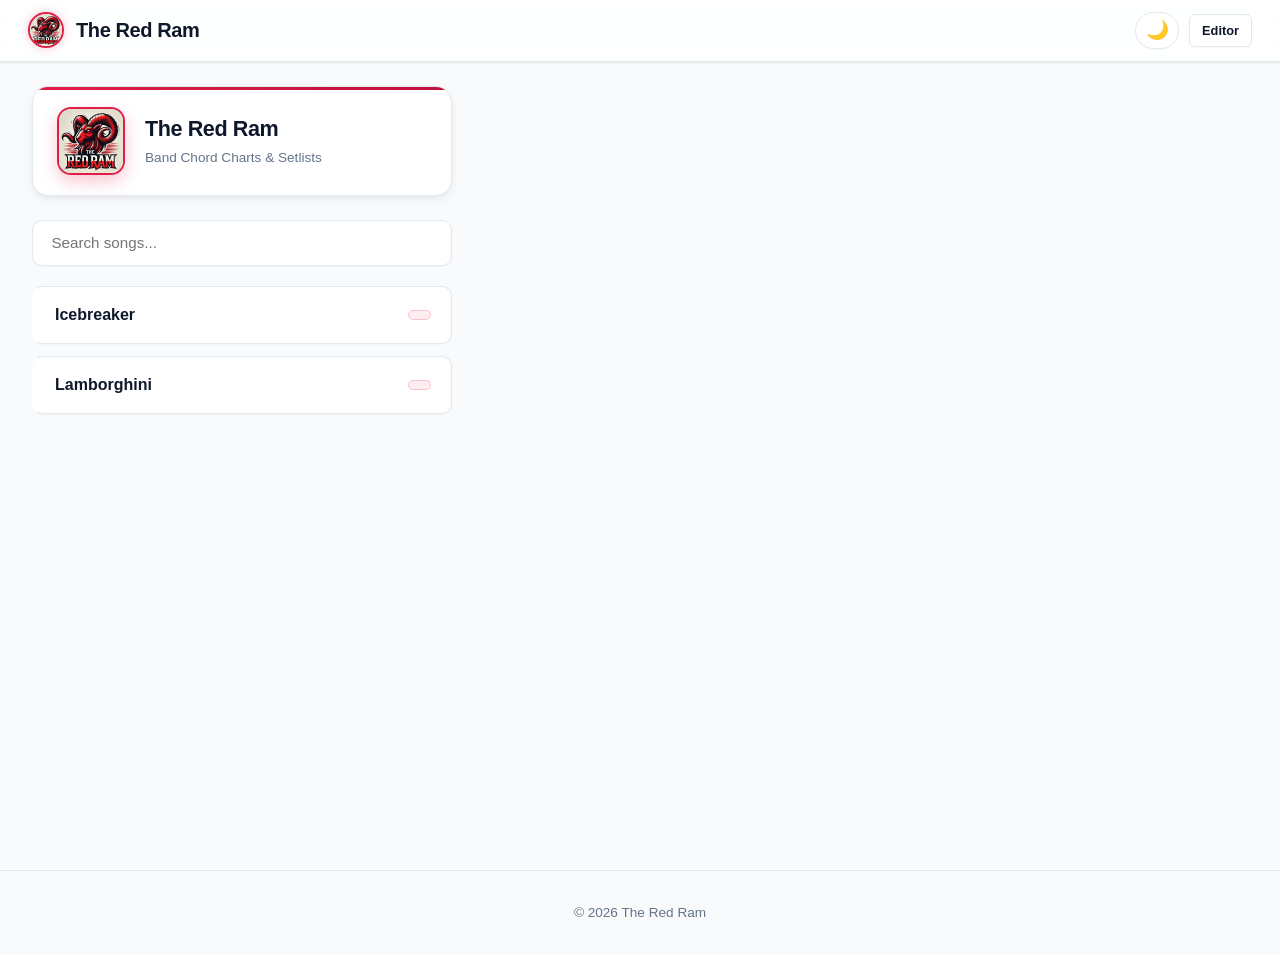
==== index.html @ 1850dace "Add cache-busting v1.2 and universal null-property cleanup fail-safe for GitHub API requests" ====
<!DOCTYPE html>
<html lang="en">
<head>
    <meta charset="UTF-8">
    <meta name="viewport" content="width=device-width, initial-scale=1.0">
    <title>The Red Ram - Chords</title>
    <link rel="icon" type="image/jpeg" href="img/logo.jpg">
    <link rel="stylesheet" href="css/common.css">
    <link rel="stylesheet" href="css/viewer.css">
    <script src="js/theme.js"></script>
</head>
<body>
    <header class="site-header">
        <a href="index.html" class="site-logo">
            <img src="img/logo.jpg" alt="The Red Ram Logo" class="logo-img"> The Red Ram
        </a>
        <div class="header-actions">
            <button class="theme-toggle-btn" title="Toggle Light/Dark Mode">🌙</button>
            <a href="editor.html" class="btn btn-sm">Editor</a>
        </div>
    </header>

    <main class="app-main">
        <!-- Song List View -->
        <section id="song-list-view" class="view-section">
            <div class="brand-banner">
                <img src="img/logo.jpg" alt="The Red Ram Logo" class="banner-logo">
                <div class="banner-text">
                    <h2>The Red Ram</h2>
                    <p>Band Chord Charts & Setlists</p>
                </div>
            </div>
            <div class="list-controls">
                <input type="text" id="song-search" placeholder="Search songs..." class="search-input">
            </div>
            <div id="song-list-container" class="song-list">
                <!-- Song cards will be rendered here -->
            </div>
            <div id="empty-state" class="empty-state" style="display: none;">
                <p>No songs found.</p>
            </div>
        </section>

        <!-- Song Detail View -->
        <section id="song-detail-view" class="view-section" style="display: none;">
            <div class="detail-header">
                <button id="back-btn" class="btn btn-icon" title="Back to List">⬅️ Back</button>
                <div class="song-info">
                    <h2 id="detail-title">Song Title</h2>
                    <span id="detail-key" class="badge">Key: C</span>
                </div>
                <div class="transpose-controls">
                    <button id="transpose-down" class="btn btn-icon" title="Transpose Down">-</button>
                    <span id="transpose-indicator">0</span>
                    <button id="transpose-up" class="btn btn-icon" title="Transpose Up">+</button>
                </div>
            </div>
            <div id="chord-chart" class="chord-chart-container">
                <!-- Chord chart will be rendered here -->
            </div>
        </section>
    </main>

    <footer class="app-footer">
        <p>&copy; <span id="current-year"></span> The Red Ram</p>
    </footer>

    <script src="js/chords.js?v=1.2"></script>
    <script src="js/viewer.js?v=1.2"></script>
</body>
</html>
---- css/common.css ----
/* ============================================================
   The Red Ram — Chord Charts
   Shared styles for viewer and editor
   Ultra-modern, sleek design with glassmorphism & rich contrast
   ============================================================ */

/* --- Reset & Base --- */
*, *::before, *::after {
  box-sizing: border-box;
  margin: 0;
  padding: 0;
}

:root {
  --color-bg: #f8fafc;
  --color-surface: #ffffff;
  --color-surface-card: #ffffff;
  --color-surface-hover: #f1f5f9;
  --color-border: #e2e8f0;
  --color-border-subtle: #f1f5f9;
  --color-text: #0f172a;
  --color-text-secondary: #475569;
  --color-text-muted: #64748b;
  --color-accent: #e11d48;        /* Modern Electric Crimson */
  --color-accent-hover: #be123c;
  --color-accent-light: #fda4af;
  --color-accent-bg: rgba(225, 29, 72, 0.08);
  --color-accent-gradient: linear-gradient(135deg, #e11d48 0%, #be123c 100%);
  --color-chord: #e11d48;
  --color-chord-bg: rgba(225, 29, 72, 0.09);
  --color-hover: #f8fafc;
  --color-white: #ffffff;
  --color-input-bg: #ffffff;
  --header-bg: rgba(255, 255, 255, 0.85);

  --font-ui: -apple-system, BlinkMacSystemFont, 'SF Pro Text', 'Segoe UI', Roboto, Helvetica, Arial, sans-serif;
  --font-display: -apple-system, BlinkMacSystemFont, 'SF Pro Display', 'Segoe UI', Roboto, sans-serif;
  --font-lyrics: -apple-system, BlinkMacSystemFont, 'SF Pro Text', 'Segoe UI', Roboto, sans-serif;
  --font-chord: 'SFMono-Regular', Consolas, 'Liberation Mono', Menlo, monospace;

  --radius-sm: 6px;
  --radius: 10px;
  --radius-lg: 16px;
  --radius-pill: 9999px;

  --shadow-subtle: 0 1px 2px 0 rgba(0, 0, 0, 0.03);
  --shadow-sm: 0 1px 3px 0 rgba(0, 0, 0, 0.06), 0 1px 2px -1px rgba(0, 0, 0, 0.06);
  --shadow-md: 0 4px 12px -2px rgba(0, 0, 0, 0.08), 0 2px 6px -2px rgba(0, 0, 0, 0.04);
  --shadow-lg: 0 12px 24px -4px rgba(0, 0, 0, 0.1), 0 4px 8px -4px rgba(0, 0, 0, 0.04);
  --shadow-xl: 0 20px 30px -6px rgba(0, 0, 0, 0.12), 0 8px 12px -4px rgba(0, 0, 0, 0.06);
}

[data-theme="dark"] {
  --color-bg: #090d16;
  --color-surface: #111827;
  --color-surface-card: #151d30;
  --color-surface-hover: #1f293d;
  --color-border: #1e293b;
  --color-border-subtle: #172033;
  --color-text: #f8fafc;
  --color-text-secondary: #cbd5e1;
  --color-text-muted: #94a3b8;
  --color-accent: #f43f5e;
  --color-accent-hover: #fb7185;
  --color-accent-light: #fda4af;
  --color-accent-bg: rgba(244, 63, 94, 0.15);
  --color-accent-gradient: linear-gradient(135deg, #f43f5e 0%, #e11d48 100%);
  --color-chord: #fb7185;
  --color-chord-bg: rgba(251, 113, 133, 0.12);
  --color-hover: #1e293b;
  --color-white: #151d30;
  --color-input-bg: #0f172a;
  --header-bg: rgba(17, 24, 39, 0.85);

  --shadow-subtle: 0 1px 2px 0 rgba(0, 0, 0, 0.2);
  --shadow-sm: 0 1px 3px 0 rgba(0, 0, 0, 0.3), 0 1px 2px -1px rgba(0, 0, 0, 0.3);
  --shadow-md: 0 4px 14px -2px rgba(0, 0, 0, 0.4), 0 2px 6px -2px rgba(0, 0, 0, 0.3);
  --shadow-lg: 0 14px 28px -4px rgba(0, 0, 0, 0.5), 0 6px 12px -4px rgba(0, 0, 0, 0.3);
  --shadow-xl: 0 24px 38px -6px rgba(0, 0, 0, 0.6), 0 10px 16px -4px rgba(0, 0, 0, 0.4);
}

html {
  font-size: 16px;
  -webkit-font-smoothing: antialiased;
  -moz-osx-font-smoothing: grayscale;
}

body {
  font-family: var(--font-ui);
  background: var(--color-bg);
  color: var(--color-text);
  line-height: 1.5;
  min-height: 100vh;
  transition: background-color 0.25s ease, color 0.25s ease;
}

/* --- Header / Navbar with Frosted Glass --- */
.site-header {
  background: var(--header-bg);
  backdrop-filter: blur(20px) saturate(180%);
  -webkit-backdrop-filter: blur(20px) saturate(180%);
  border-bottom: 1px solid var(--color-border);
  padding: 0.75rem 1.75rem;
  display: flex;
  align-items: center;
  justify-content: space-between;
  position: sticky;
  top: 0;
  z-index: 100;
  box-shadow: var(--shadow-sm);
  transition: background-color 0.25s ease, border-color 0.25s ease;
}

.site-logo {
  display: flex;
  align-items: center;
  gap: 0.75rem;
  font-size: 1.25rem;
  font-weight: 800;
  font-family: var(--font-display);
  letter-spacing: -0.02em;
  color: var(--color-text);
  text-decoration: none;
  transition: transform 0.15s ease, opacity 0.15s ease;
}

.site-logo:hover {
  opacity: 0.9;
  transform: translateY(-1px);
}

.site-logo .logo-img {
  width: 36px;
  height: 36px;
  border-radius: 50%;
  object-fit: cover;
  border: 2px solid var(--color-accent);
  box-shadow: 0 0 10px rgba(225, 29, 72, 0.25);
  display: block;
}

.header-actions {
  display: flex;
  align-items: center;
  gap: 0.6rem;
}

.theme-toggle-btn {
  font-size: 1.15rem;
  padding: 0.4rem 0.6rem;
  border-radius: var(--radius-pill);
  background: var(--color-surface);
  border: 1px solid var(--color-border);
  color: var(--color-text);
  cursor: pointer;
  display: inline-flex;
  align-items: center;
  justify-content: center;
  transition: all 0.18s ease;
  box-shadow: var(--shadow-subtle);
}

.theme-toggle-btn:hover {
  background: var(--color-surface-hover);
  border-color: var(--color-accent);
  transform: scale(1.05);
}

.theme-toggle-btn:active {
  transform: scale(0.95);
}

/* --- Brand Hero Banner --- */
.brand-banner {
  display: flex;
  align-items: center;
  gap: 1.25rem;
  padding: 1.25rem 1.5rem;
  background: var(--color-surface-card);
  border: 1px solid var(--color-border);
  border-radius: var(--radius-lg);
  margin-bottom: 1.5rem;
  box-shadow: var(--shadow-md);
  position: relative;
  overflow: hidden;
}

.brand-banner::before {
  content: '';
  position: absolute;
  top: 0;
  left: 0;
  right: 0;
  height: 3px;
  background: var(--color-accent-gradient);
}

.brand-banner .banner-logo {
  width: 68px;
  height: 68px;
  border-radius: 14px;
  object-fit: cover;
  border: 2px solid var(--color-accent);
  box-shadow: 0 6px 16px rgba(225, 29, 72, 0.25);
  flex-shrink: 0;
}

.brand-banner .banner-text {
  display: flex;
  flex-direction: column;
  gap: 0.15rem;
}

.brand-banner .banner-text h2 {
  margin: 0;
  font-size: 1.35rem;
  font-weight: 800;
  letter-spacing: -0.02em;
  color: var(--color-text);
}

.brand-banner .banner-text p {
  margin: 0;
  font-size: 0.85rem;
  color: var(--color-text-muted);
  font-weight: 500;
}

/* --- Modern Buttons --- */
.btn {
  display: inline-flex;
  align-items: center;
  justify-content: center;
  gap: 0.5rem;
  padding: 0.5rem 1rem;
  border: 1px solid var(--color-border);
  border-radius: var(--radius);
  background: var(--color-surface);
  color: var(--color-text);
  font-family: var(--font-ui);
  font-size: 0.875rem;
  font-weight: 600;
  cursor: pointer;
  text-decoration: none;
  transition: all 0.15s ease;
  box-shadow: var(--shadow-subtle);
  user-select: none;
}

.btn:hover {
  background: var(--color-surface-hover);
  border-color: var(--color-accent);
  color: var(--color-accent);
  transform: translateY(-1px);
  box-shadow: var(--shadow-sm);
}

.btn:active {
  transform: translateY(0) scale(0.98);
}

.btn-primary, .primary-btn {
  background: var(--color-accent-gradient) !important;
  color: #ffffff !important;
  border-color: transparent !important;
  box-shadow: 0 4px 12px rgba(225, 29, 72, 0.3) !important;
}

.btn-primary:hover, .primary-btn:hover {
  opacity: 0.95;
  transform: translateY(-1px);
  box-shadow: 0 6px 16px rgba(225, 29, 72, 0.4) !important;
}

.btn-sm {
  padding: 0.35rem 0.75rem;
  font-size: 0.8rem;
  border-radius: var(--radius-sm);
}

.btn-icon {
  padding: 0.45rem 0.65rem;
  border-radius: var(--radius-sm);
  font-size: 1rem;
}

.danger-btn {
  background: rgba(239, 68, 68, 0.1) !important;
  color: #ef4444 !important;
  border-color: rgba(239, 68, 68, 0.25) !important;
}

.danger-btn:hover {
  background: #ef4444 !important;
  color: #ffffff !important;
}

/* --- Floating Pointer Drag Pill --- */
.drag-floating-pill {
  position: fixed;
  z-index: 10000;
  pointer-events: none;
  background: var(--color-accent-gradient);
  color: #fff;
  padding: 6px 16px;
  border-radius: var(--radius-pill);
  font-weight: 700;
  font-size: 0.85rem;
  letter-spacing: 0.05em;
  text-transform: uppercase;
  display: flex;
  align-items: center;
  gap: 8px;
  box-shadow: 0 12px 28px rgba(0, 0, 0, 0.28), 0 4px 10px rgba(225, 29, 72, 0.4);
  transform: translate(-50%, -50%) rotate(2deg) scale(1.05);
  transition: transform 0.08s ease-out;
}

.drag-floating-pill .pill-icon {
  font-size: 1.1rem;
  opacity: 0.85;
}

body.is-dragging-active {
  user-select: none;
  cursor: grabbing !important;
}

body.is-dragging-active * {
  cursor: grabbing !important;
}

.song-section.is-dragging,
.section-header-row.is-dragging {
  opacity: 0.35;
  filter: grayscale(0.5);
  transition: opacity 0.15s ease;
}

/* --- Section Dividers & Headers --- */
.song-section {
  margin-bottom: 2rem;
  position: relative;
}

.section-header-row {
  display: flex;
  align-items: center;
  gap: 0.75rem;
  margin-bottom: 0.85rem;
  padding-bottom: 0.4rem;
  border-bottom: 1px solid var(--color-border);
}

.section-drag-handle {
  cursor: grab;
  color: var(--color-text-muted);
  font-size: 1.1rem;
  padding: 2px 6px;
  user-select: none;
  border-radius: var(--radius-sm);
  transition: all 0.15s;
}

.section-drag-handle:hover {
  background: var(--color-accent-bg);
  color: var(--color-accent);
}

.section-drag-handle:active {
  cursor: grabbing;
}

.section-label {
  font-size: 0.78rem;
  font-weight: 800;
  text-transform: uppercase;
  letter-spacing: 0.1em;
  color: var(--color-accent);
  flex-grow: 1;
}

.section-label.editable-label {
  cursor: text;
  border-bottom: 1px dashed var(--color-border);
  outline: none;
  min-width: 80px;
  display: inline-block;
  padding: 2px 6px;
  border-radius: var(--radius-sm);
  transition: all 0.15s ease;
}

.section-label.editable-label:hover {
  background: var(--color-accent-bg);
}

.section-label.editable-label:focus {
  border-bottom-color: var(--color-accent);
  background: var(--color-accent-bg);
}

.section-controls {
  display: inline-flex;
  align-items: center;
  gap: 4px;
  opacity: 0.85;
  transition: opacity 0.15s;
}

.song-section:hover .section-controls {
  opacity: 1;
}

.sec-ctrl-btn {
  background: var(--color-surface);
  border: 1px solid var(--color-border);
  color: var(--color-text-secondary);
  font-size: 0.75rem;
  font-weight: 600;
  padding: 3px 7px;
  border-radius: var(--radius-sm);
  cursor: pointer;
  line-height: 1.2;
  transition: all 0.12s ease;
}

.sec-ctrl-btn:hover:not(:disabled) {
  background: var(--color-accent-bg);
  border-color: var(--color-accent);
  color: var(--color-accent);
}

.sec-ctrl-btn:disabled {
  opacity: 0.3;
  cursor: not-allowed;
}

.sec-ctrl-btn.sec-delete-btn:hover:not(:disabled) {
  background: rgba(239, 68, 68, 0.15);
  border-color: #ef4444;
  color: #ef4444;
}

/* --- Song Lines & Chords --- */
.song-line {
  position: relative;
  margin-bottom: 0.75rem;
  line-height: 1;
  display: flex;
  flex-wrap: wrap;
  align-items: flex-end;
  transition: margin 0.15s cubic-bezier(0.2, 0, 0, 1), padding 0.15s cubic-bezier(0.2, 0, 0, 1);
}

.song-line.line-drop-indicator-top {
  margin-top: 18px;
}

.song-line.line-drop-indicator-top::before {
  content: '➔ Place Section Header Here';
  position: absolute;
  top: -12px;
  left: 0;
  right: 0;
  height: 3px;
  background: var(--color-accent-gradient);
  box-shadow: 0 0 10px rgba(225, 29, 72, 0.6);
  font-size: 0.72rem;
  font-weight: 800;
  color: var(--color-accent);
  background: var(--color-surface);
  border-radius: var(--radius-sm);
  padding: 2px 10px;
  border: 1px solid var(--color-accent);
  z-index: 10;
  pointer-events: none;
  display: inline-block;
  width: max-content;
  animation: pulseIndicator 0.8s infinite alternate ease-in-out;
}

.song-line.line-drop-indicator-bottom {
  margin-bottom: 18px;
}

.song-line.line-drop-indicator-bottom::after {
  content: '➔ Place Section Header Here';
  position: absolute;
  bottom: -12px;
  left: 0;
  right: 0;
  height: 3px;
  background: var(--color-accent-gradient);
  box-shadow: 0 0 10px rgba(225, 29, 72, 0.6);
  font-size: 0.72rem;
  font-weight: 800;
  color: var(--color-accent);
  background: var(--color-surface);
  border-radius: var(--radius-sm);
  padding: 2px 10px;
  border: 1px solid var(--color-accent);
  z-index: 10;
  pointer-events: none;
  display: inline-block;
  width: max-content;
  animation: pulseIndicator 0.8s infinite alternate ease-in-out;
}

@keyframes pulseIndicator {
  0% { opacity: 0.85; transform: scale(0.98); }
  100% { opacity: 1; transform: scale(1.02); }
}

.line-actions {
  display: inline-flex;
  align-items: center;
  gap: 4px;
  margin-left: 10px;
  opacity: 0;
  transition: opacity 0.15s ease;
}

.song-line:hover .line-actions {
  opacity: 1;
}

.line-action-btn {
  background: var(--color-surface);
  border: 1px solid var(--color-border);
  font-size: 0.75rem;
  cursor: pointer;
  padding: 3px 6px;
  border-radius: var(--radius-sm);
  color: var(--color-text-muted);
  transition: all 0.12s ease;
}

.line-action-btn:hover {
  background: var(--color-surface-hover);
  border-color: var(--color-accent);
  color: var(--color-accent);
}

.chord-word {
  display: inline-flex;
  flex-direction: column;
  align-items: flex-start;
  margin-right: 0.5em;
  position: relative;
  cursor: default;
}

.chord-slot {
  font-family: var(--font-chord);
  font-weight: 800;
  font-size: 0.9rem;
  letter-spacing: 0.02em;
  color: var(--color-chord);
  min-height: 1.4em;
  line-height: 1.4;
  white-space: nowrap;
  user-select: none;
  transition: all 0.12s ease;
}

.chord-slot:not(.has-chord) {
  visibility: hidden;
}

.chord-slot.editable {
  cursor: pointer;
  visibility: visible;
  min-width: 1.2em;
  border-radius: 4px;
  padding: 0 4px;
}

.chord-slot.editable:not(.has-chord) {
  opacity: 0;
}

.chord-word:hover .chord-slot.editable:not(.has-chord) {
  opacity: 1;
  background: var(--color-accent-bg);
  color: var(--color-accent);
}

.chord-word:hover .chord-slot.editable:not(.has-chord)::after {
  content: '+';
  font-size: 0.8rem;
  font-weight: 700;
}

.chord-slot.editable.has-chord:hover {
  background: var(--color-accent-bg);
  box-shadow: 0 0 0 2px var(--color-accent-light);
}

.word-text {
  font-family: var(--font-lyrics);
  font-size: 1.15rem;
  font-weight: 500;
  line-height: 1.5;
  color: var(--color-text);
  letter-spacing: -0.01em;
}

/* --- Layout & Footer --- */
.container {
  max-width: 960px;
  margin: 0 auto;
  padding: 2rem 1.5rem;
}

.app-footer {
  text-align: center;
  padding: 2rem 1.5rem;
  color: var(--color-text-muted);
  font-size: 0.85rem;
  font-weight: 500;
  border-top: 1px solid var(--color-border);
  margin-top: 3rem;
}
---- css/viewer.css ----
/* ============================================================
   The Red Ram — Viewer Styles
   Sleek modern two-pane viewer with responsive transitions
   ============================================================ */

.app-main {
    display: flex;
    padding: 1.5rem 2rem;
    gap: 2rem;
    max-width: 1300px;
    margin: 0 auto;
    min-height: calc(100vh - 140px);
}

.view-section {
    display: flex;
    flex-direction: column;
}

#song-list-view {
    flex: 1;
    min-width: 320px;
    max-width: 420px;
}

#song-detail-view {
    flex: 2;
    min-width: 0;
}

/* Mobile Layout - Smooth slide transitions */
@media (max-width: 820px) {
    .app-main {
        position: relative;
        overflow: hidden;
        padding: 1rem;
        display: block;
        min-height: calc(100vh - 120px);
    }
    
    .view-section {
        width: 100%;
        transition: transform 0.3s cubic-bezier(0.16, 1, 0.3, 1), opacity 0.25s ease;
    }
    
    #song-list-view {
        max-width: 100%;
    }
    
    #song-detail-view {
        display: none;
    }
    
    .app-main.detail-active #song-list-view {
        display: none;
    }
    
    .app-main.detail-active #song-detail-view {
        display: flex;
    }
}

/* Song List Controls & Search Input */
.list-controls {
    margin-bottom: 1.25rem;
    position: relative;
}

.search-input {
    width: 100%;
    padding: 0.85rem 1.15rem;
    background-color: var(--color-input-bg);
    color: var(--color-text);
    border: 1px solid var(--color-border);
    border-radius: var(--radius);
    font-size: 0.95rem;
    box-sizing: border-box;
    outline: none;
    transition: all 0.2s ease;
    box-shadow: var(--shadow-subtle);
}

.search-input:focus {
    border-color: var(--color-accent);
    box-shadow: 0 0 0 3px var(--color-accent-bg);
}

/* Song Cards */
.song-list {
    display: flex;
    flex-direction: column;
    gap: 0.75rem;
}

.song-card {
    display: flex;
    justify-content: space-between;
    align-items: center;
    padding: 1rem 1.25rem;
    background-color: var(--color-surface-card);
    border: 1px solid var(--color-border);
    border-left: 3px solid transparent;
    border-radius: var(--radius);
    cursor: pointer;
    transition: all 0.18s cubic-bezier(0.16, 1, 0.3, 1);
    box-shadow: var(--shadow-subtle);
}

.song-card:hover {
    transform: translateY(-2px) translateX(2px);
    border-color: var(--color-border);
    border-left-color: var(--color-accent);
    box-shadow: var(--shadow-md);
    background-color: var(--color-surface-hover);
}

.song-card:active {
    transform: scale(0.99);
}

.song-card .song-title {
    font-size: 1rem;
    font-weight: 700;
    color: var(--color-text);
    margin: 0;
}

.badge {
    background-color: var(--color-accent-bg);
    color: var(--color-accent);
    border: 1px solid rgba(225, 29, 72, 0.2);
    padding: 0.25rem 0.65rem;
    border-radius: var(--radius-pill);
    font-size: 0.8rem;
    font-weight: 700;
    letter-spacing: 0.03em;
}

/* Empty State */
.empty-state {
    text-align: center;
    padding: 3rem 1.5rem;
    color: var(--color-text-muted);
    background-color: var(--color-surface);
    border-radius: var(--radius);
    border: 1px dashed var(--color-border);
    font-size: 0.95rem;
}

/* Detail View Header */
.detail-header {
    display: flex;
    justify-content: space-between;
    align-items: center;
    margin-bottom: 1.5rem;
    flex-wrap: wrap;
    gap: 1rem;
    padding-bottom: 1rem;
    border-bottom: 1px solid var(--color-border);
}

.song-info {
    display: flex;
    align-items: center;
    gap: 1rem;
    flex: 1;
}

.song-info h2 {
    margin: 0;
    font-size: 1.6rem;
    font-weight: 800;
    font-family: var(--font-display);
    letter-spacing: -0.02em;
    color: var(--color-text);
}

/* Modern Transpose Controls */
.transpose-controls {
    display: flex;
    align-items: center;
    gap: 0.35rem;
    background: var(--color-surface);
    border: 1px solid var(--color-border);
    padding: 0.25rem 0.4rem;
    border-radius: var(--radius-pill);
    box-shadow: var(--shadow-subtle);
}

.transpose-controls .btn-icon {
    width: 32px;
    height: 32px;
    padding: 0;
    border-radius: var(--radius-pill);
    border: none;
    background: transparent;
    color: var(--color-text);
    font-weight: 800;
    font-size: 1.1rem;
    cursor: pointer;
    transition: all 0.15s ease;
}

.transpose-controls .btn-icon:hover {
    background: var(--color-accent-bg);
    color: var(--color-accent);
}

#transpose-indicator {
    min-width: 2.2rem;
    text-align: center;
    font-weight: 800;
    font-size: 0.9rem;
    font-family: var(--font-chord);
    color: var(--color-accent);
}

/* Chord Chart Sheet Container */
.chord-chart-container {
    background: var(--color-surface-card);
    border: 1px solid var(--color-border);
    border-radius: var(--radius-lg);
    padding: 2.25rem 2.5rem;
    box-shadow: var(--shadow-md);
    position: relative;
}
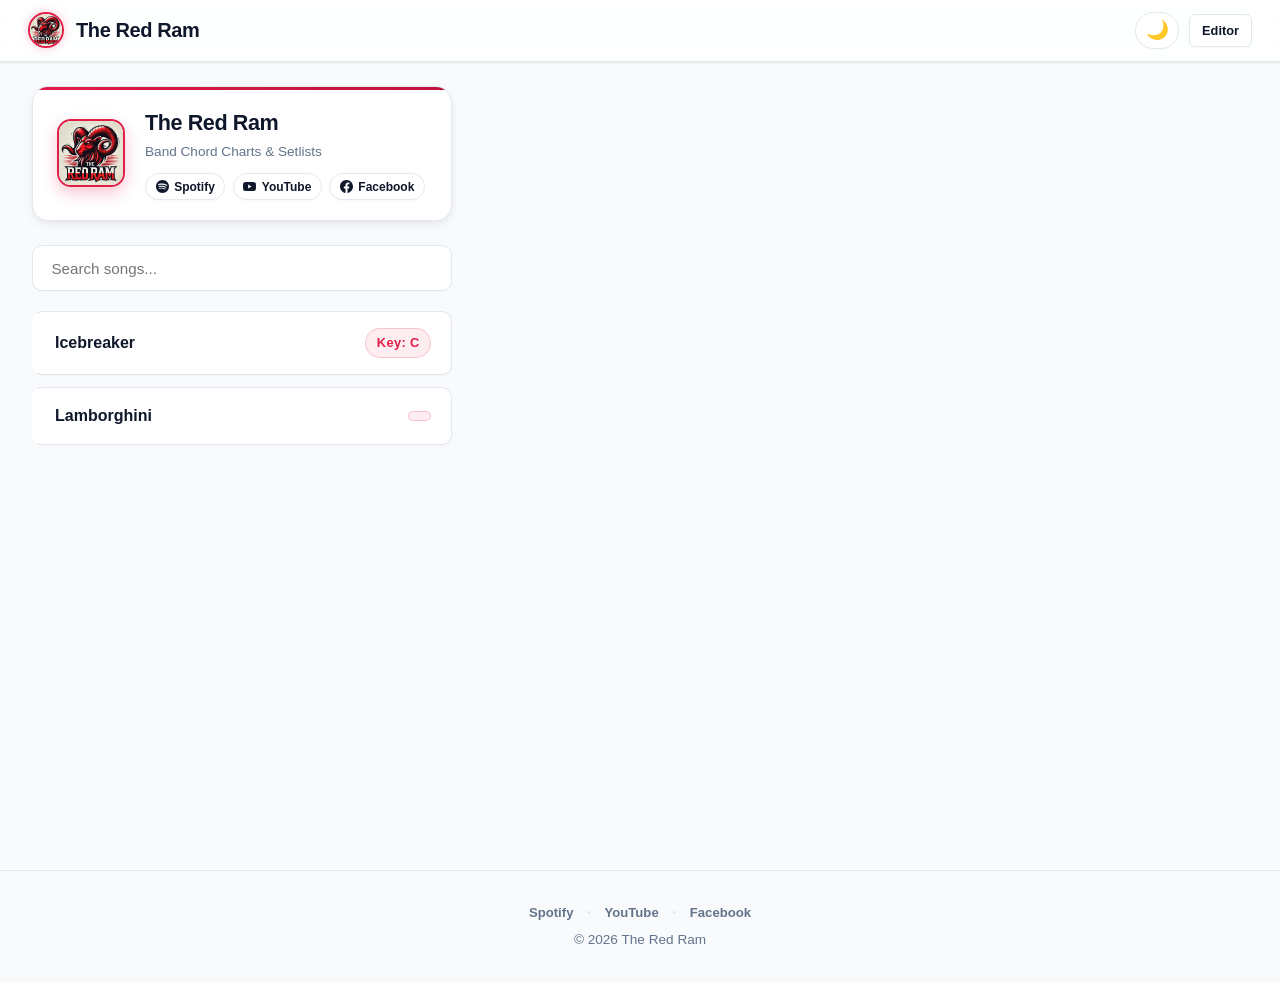
==== commit 12ad43b7: "Add Trello-style 60fps drag engine and official Spotify, YouTube, and Facebook band links" ====
--- a/index.html
+++ b/index.html
@@ -28,6 +28,20 @@
                 <div class="banner-text">
                     <h2>The Red Ram</h2>
                     <p>Band Chord Charts & Setlists</p>
+                    <div class="banner-social-links">
+                        <a href="https://open.spotify.com/artist/6zVkQMc91XcsVqUPHL1heD?si=voSirXF2Rjan9ieSNV1spA" target="_blank" rel="noopener noreferrer" class="social-pill-btn spotify" title="Listen on Spotify">
+                            <svg viewBox="0 0 24 24" fill="currentColor"><path d="M12 0C5.4 0 0 5.4 0 12s5.4 12 12 12 12-5.4 12-12S18.66 0 12 0zm5.521 17.34c-.24.359-.66.48-1.021.24-2.82-1.74-6.36-2.101-10.561-1.141-.418.122-.779-.179-.899-.539-.12-.421.18-.78.54-.9 4.56-1.021 8.52-.6 11.64 1.32.42.18.479.659.301 1.02zm1.44-3.3c-.301.42-.841.6-1.262.3-3.239-1.98-8.159-2.58-11.939-1.38-.479.12-1.02-.12-1.14-.6-.12-.48.12-1.021.6-1.141C9.6 9.9 15 10.561 18.72 12.84c.361.181.54.78.241 1.2zm.12-3.36C15.24 8.4 8.82 8.16 5.16 9.301c-.6.179-1.2-.181-1.38-.721-.18-.601.18-1.2.72-1.381 4.26-1.26 11.28-1.02 15.721 1.621.539.3.719 1.02.419 1.56-.299.421-1.02.599-1.559.3z"/></svg>
+                            <span>Spotify</span>
+                        </a>
+                        <a href="https://www.youtube.com/@theredramofficial" target="_blank" rel="noopener noreferrer" class="social-pill-btn youtube" title="Watch on YouTube">
+                            <svg viewBox="0 0 24 24" fill="currentColor"><path d="M23.498 6.186a3.016 3.016 0 0 0-2.122-2.136C19.505 3.545 12 3.545 12 3.545s-7.505 0-9.377.505A3.017 3.017 0 0 0 .502 6.186C0 8.07 0 12 0 12s0 3.93.502 5.814a3.016 3.016 0 0 0 2.122 2.136c1.871.505 9.376.505 9.376.505s7.505 0 9.377-.505a3.015 3.015 0 0 0 2.122-2.136C24 15.93 24 12 24 12s0-3.93-.502-5.814zM9.545 15.568V8.432L15.818 12l-6.273 3.568z"/></svg>
+                            <span>YouTube</span>
+                        </a>
+                        <a href="https://www.facebook.com/people/The-Red-Ram/61571459116276/" target="_blank" rel="noopener noreferrer" class="social-pill-btn facebook" title="Follow on Facebook">
+                            <svg viewBox="0 0 24 24" fill="currentColor"><path d="M24 12.073c0-6.627-5.373-12-12-12s-12 5.373-12 12c0 5.99 4.388 10.954 10.125 11.854v-8.385H7.078v-3.47h3.047V9.43c0-3.007 1.792-4.669 4.533-4.669 1.312 0 2.686.235 2.686.235v2.953H15.83c-1.491 0-1.956.925-1.956 1.874v2.25h3.328l-.532 3.47h-2.796v8.385C19.612 23.027 24 18.062 24 12.073z"/></svg>
+                            <span>Facebook</span>
+                        </a>
+                    </div>
                 </div>
             </div>
             <div class="list-controls">
@@ -62,10 +76,17 @@
     </main>
 
     <footer class="app-footer">
+        <div class="footer-social-links">
+            <a href="https://open.spotify.com/artist/6zVkQMc91XcsVqUPHL1heD?si=voSirXF2Rjan9ieSNV1spA" target="_blank" rel="noopener noreferrer" class="footer-social-link" title="Spotify">Spotify</a>
+            <span class="dot">•</span>
+            <a href="https://www.youtube.com/@theredramofficial" target="_blank" rel="noopener noreferrer" class="footer-social-link" title="YouTube">YouTube</a>
+            <span class="dot">•</span>
+            <a href="https://www.facebook.com/people/The-Red-Ram/61571459116276/" target="_blank" rel="noopener noreferrer" class="footer-social-link" title="Facebook">Facebook</a>
+        </div>
         <p>&copy; <span id="current-year"></span> The Red Ram</p>
     </footer>
 
-    <script src="js/chords.js?v=1.2"></script>
-    <script src="js/viewer.js?v=1.2"></script>
+    <script src="js/chords.js?v=1.4"></script>
+    <script src="js/viewer.js?v=1.4"></script>
 </body>
 </html>
--- a/css/common.css
+++ b/css/common.css
@@ -226,6 +226,91 @@
   font-weight: 500;
 }
 
+/* Social Links & Badges */
+.banner-social-links {
+  display: flex;
+  align-items: center;
+  gap: 0.45rem;
+  margin-top: 0.55rem;
+  flex-wrap: wrap;
+}
+
+.social-pill-btn {
+  display: inline-flex;
+  align-items: center;
+  gap: 0.35rem;
+  padding: 0.22rem 0.6rem;
+  border-radius: var(--radius-pill);
+  font-size: 0.75rem;
+  font-weight: 700;
+  text-decoration: none;
+  border: 1px solid var(--color-border);
+  background: var(--color-surface);
+  color: var(--color-text);
+  transition: all 0.18s cubic-bezier(0.16, 1, 0.3, 1);
+  box-shadow: var(--shadow-subtle);
+}
+
+.social-pill-btn svg {
+  width: 13px;
+  height: 13px;
+  flex-shrink: 0;
+  transition: transform 0.18s ease;
+}
+
+.social-pill-btn:hover {
+  transform: translateY(-1px);
+  box-shadow: var(--shadow-sm);
+}
+
+.social-pill-btn:hover svg {
+  transform: scale(1.12);
+}
+
+.social-pill-btn.spotify:hover {
+  background: #1db954;
+  border-color: #1db954;
+  color: #ffffff;
+}
+
+.social-pill-btn.youtube:hover {
+  background: #ff0000;
+  border-color: #ff0000;
+  color: #ffffff;
+}
+
+.social-pill-btn.facebook:hover {
+  background: #1877f2;
+  border-color: #1877f2;
+  color: #ffffff;
+}
+
+/* Footer social links */
+.footer-social-links {
+  display: flex;
+  align-items: center;
+  justify-content: center;
+  gap: 0.85rem;
+  margin-bottom: 0.5rem;
+}
+
+.footer-social-link {
+  color: var(--color-text-muted);
+  font-size: 0.82rem;
+  font-weight: 600;
+  text-decoration: none;
+  transition: color 0.15s ease;
+}
+
+.footer-social-link:hover {
+  color: var(--color-accent);
+}
+
+.footer-social-links .dot {
+  color: var(--color-border);
+  font-size: 0.7rem;
+}
+
 /* --- Modern Buttons --- */
 .btn {
   display: inline-flex;
@@ -295,30 +380,92 @@
   color: #ffffff !important;
 }
 
-/* --- Floating Pointer Drag Pill --- */
-.drag-floating-pill {
+/* --- Trello-Style Floating Drag Card --- */
+.trello-drag-card {
   position: fixed;
+  top: 0;
+  left: 0;
   z-index: 10000;
   pointer-events: none;
-  background: var(--color-accent-gradient);
-  color: #fff;
-  padding: 6px 16px;
+  background: var(--color-surface-card);
+  border: 2px solid var(--color-accent);
+  color: var(--color-text);
+  padding: 8px 16px;
+  border-radius: var(--radius-md);
+  font-weight: 700;
+  font-size: 0.88rem;
+  display: flex;
+  align-items: center;
+  justify-content: space-between;
+  gap: 14px;
+  box-shadow: 0 20px 35px -5px rgba(0, 0, 0, 0.35), 0 8px 18px -4px rgba(225, 29, 72, 0.45);
+  backdrop-filter: blur(12px);
+  will-change: transform;
+  min-width: 180px;
+}
+
+.trello-drag-card .drag-card-header {
+  display: flex;
+  align-items: center;
+  gap: 8px;
+}
+
+.trello-drag-card .drag-card-icon {
+  font-size: 1.15rem;
+  color: var(--color-accent);
+}
+
+.trello-drag-card .drag-card-title {
+  font-family: var(--font-display);
+  font-weight: 800;
+  letter-spacing: 0.04em;
+  text-transform: uppercase;
+  color: var(--color-accent);
+}
+
+.trello-drag-card .drag-card-badge {
+  font-size: 0.72rem;
+  font-weight: 600;
+  background: var(--color-accent-bg);
+  color: var(--color-accent);
+  padding: 2px 8px;
   border-radius: var(--radius-pill);
-  font-weight: 700;
-  font-size: 0.85rem;
-  letter-spacing: 0.05em;
+}
+
+/* --- Trello-Style Dynamic Drop Placeholder --- */
+.trello-drop-placeholder {
+  height: 40px;
+  margin: 10px 0;
+  border-radius: var(--radius-md);
+  border: 2px dashed var(--color-accent);
+  background: var(--color-accent-bg);
+  display: flex;
+  align-items: center;
+  padding: 0 16px;
+  gap: 10px;
+  color: var(--color-accent);
+  font-weight: 800;
+  font-size: 0.8rem;
+  letter-spacing: 0.08em;
   text-transform: uppercase;
-  display: flex;
-  align-items: center;
-  gap: 8px;
-  box-shadow: 0 12px 28px rgba(0, 0, 0, 0.28), 0 4px 10px rgba(225, 29, 72, 0.4);
-  transform: translate(-50%, -50%) rotate(2deg) scale(1.05);
-  transition: transform 0.08s ease-out;
-}
-
-.drag-floating-pill .pill-icon {
+  box-shadow: inset 0 0 14px rgba(225, 29, 72, 0.12);
+  animation: trelloPlaceholderPulse 1.4s infinite alternate ease-in-out;
+  transition: transform 0.16s cubic-bezier(0.2, 0, 0, 1), opacity 0.16s ease;
+}
+
+.trello-drop-placeholder .placeholder-icon {
   font-size: 1.1rem;
-  opacity: 0.85;
+  animation: bounceRight 0.8s infinite alternate ease-in-out;
+}
+
+@keyframes trelloPlaceholderPulse {
+  0% { opacity: 0.65; border-color: rgba(225, 29, 72, 0.5); }
+  100% { opacity: 1; border-color: var(--color-accent); }
+}
+
+@keyframes bounceRight {
+  0% { transform: translateX(0); }
+  100% { transform: translateX(4px); }
 }
 
 body.is-dragging-active {
@@ -330,11 +477,40 @@
   cursor: grabbing !important;
 }
 
-.song-section.is-dragging,
-.section-header-row.is-dragging {
+.song-section.is-dragging-source {
   opacity: 0.35;
   filter: grayscale(0.5);
-  transition: opacity 0.15s ease;
+  transition: opacity 0.2s ease;
+}
+
+.section-header-row.is-dragging {
+  opacity: 0.3;
+}
+
+/* Settle landing animation */
+.section-header-row.just-dropped {
+  animation: dropSettle 0.45s cubic-bezier(0.16, 1, 0.3, 1);
+}
+
+@keyframes dropSettle {
+  0% {
+    transform: scale(0.97);
+    background: var(--color-accent-bg);
+    border-radius: var(--radius-sm);
+  }
+  50% {
+    transform: scale(1.02);
+    background: var(--color-accent-bg);
+    border-radius: var(--radius-sm);
+  }
+  100% {
+    transform: scale(1);
+    background: transparent;
+  }
+}
+
+.song-line {
+  transition: transform 0.18s cubic-bezier(0.2, 0, 0, 1), margin 0.18s cubic-bezier(0.2, 0, 0, 1);
 }
 
 /* --- Section Dividers & Headers --- */
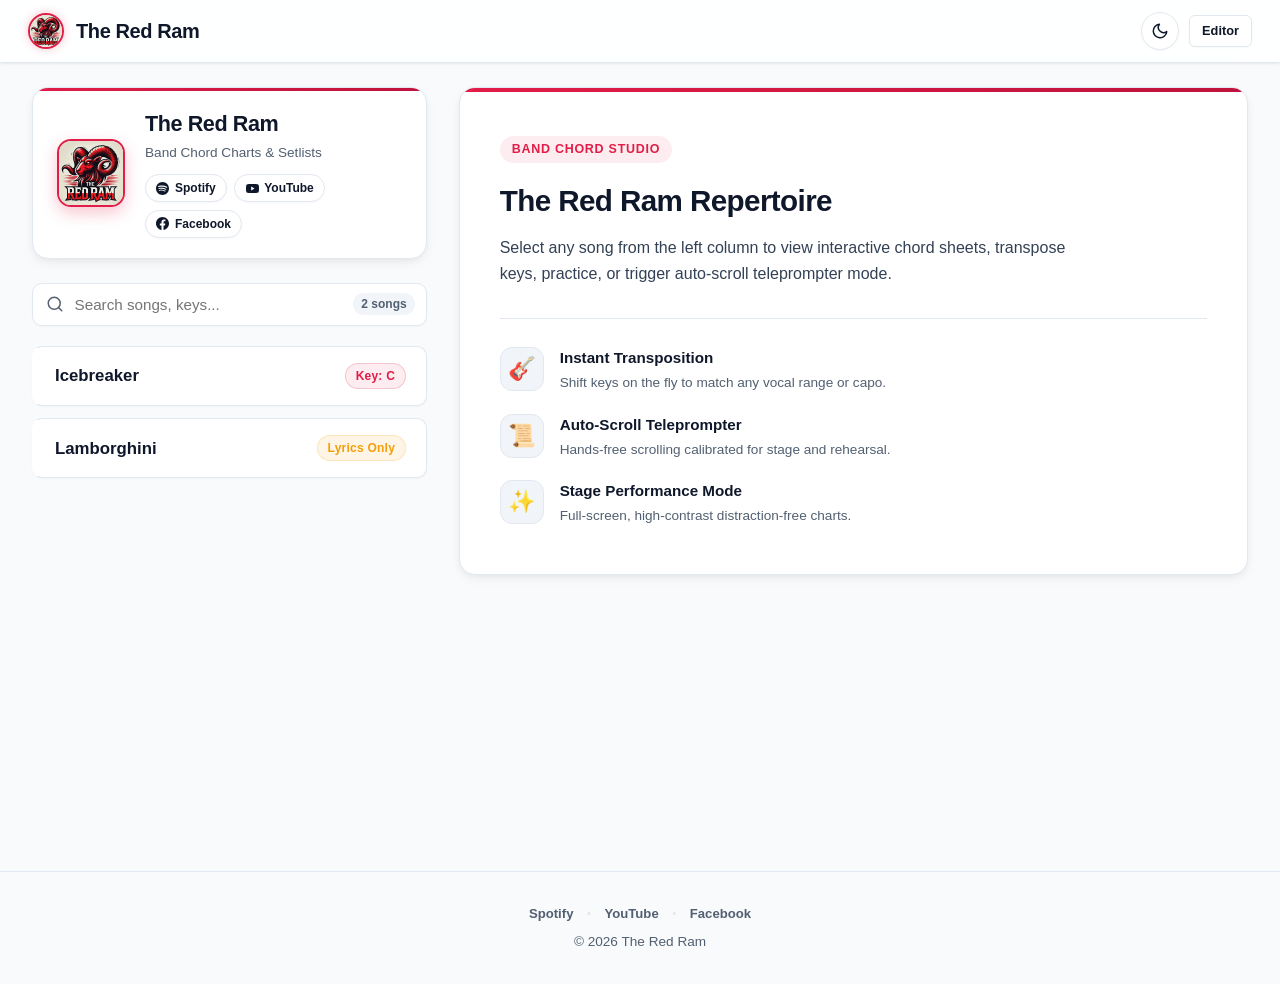
==== commit 264d8e4c: "UX overhaul: teleprompter auto-scroll, stage mode, desktop welcome state, undo/redo, smart chord pic" ====
--- a/index.html
+++ b/index.html
@@ -3,26 +3,35 @@
 <head>
     <meta charset="UTF-8">
     <meta name="viewport" content="width=device-width, initial-scale=1.0">
-    <title>The Red Ram - Chords</title>
+    <title>The Red Ram — Band Chords & Setlists</title>
     <link rel="icon" type="image/jpeg" href="img/logo.jpg">
+    <link rel="manifest" href="manifest.json">
+    <meta name="theme-color" content="#e11d48">
     <link rel="stylesheet" href="css/common.css">
     <link rel="stylesheet" href="css/viewer.css">
+    <script src="js/ui.js"></script>
     <script src="js/theme.js"></script>
 </head>
 <body>
+    <!-- Performance Mode Exit Floating Trigger -->
+    <button id="perf-mode-exit-btn" class="perf-mode-exit-btn hidden" aria-label="Exit Performance Mode">
+        Exit Stage Mode
+    </button>
+
     <header class="site-header">
         <a href="index.html" class="site-logo">
-            <img src="img/logo.jpg" alt="The Red Ram Logo" class="logo-img"> The Red Ram
+            <img src="img/logo.jpg" alt="The Red Ram Logo" class="logo-img">
+            <span>The Red Ram</span>
         </a>
         <div class="header-actions">
-            <button class="theme-toggle-btn" title="Toggle Light/Dark Mode">🌙</button>
+            <button class="theme-toggle-btn" title="Toggle Light/Dark Mode" aria-label="Toggle Light/Dark Mode"></button>
             <a href="editor.html" class="btn btn-sm">Editor</a>
         </div>
     </header>
 
     <main class="app-main">
         <!-- Song List View -->
-        <section id="song-list-view" class="view-section">
+        <section id="song-list-view" class="view-section" aria-label="Song List">
             <div class="brand-banner">
                 <img src="img/logo.jpg" alt="The Red Ram Logo" class="banner-logo">
                 <div class="banner-text">
@@ -44,36 +53,130 @@
                     </div>
                 </div>
             </div>
+
             <div class="list-controls">
-                <input type="text" id="song-search" placeholder="Search songs..." class="search-input">
+                <div class="search-wrapper">
+                    <span class="search-icon-slot" aria-hidden="true"></span>
+                    <input type="text" id="song-search" placeholder="Search songs, keys..." class="search-input" aria-label="Search songs">
+                    <span id="search-count" class="search-count-badge"></span>
+                </div>
             </div>
+
             <div id="song-list-container" class="song-list">
-                <!-- Song cards will be rendered here -->
+                <!-- Skeleton cards rendered initially, populated by songs -->
+                <div class="skeleton-card">
+                    <div class="skeleton-title"></div>
+                    <div class="skeleton-badge"></div>
+                </div>
+                <div class="skeleton-card">
+                    <div class="skeleton-title"></div>
+                    <div class="skeleton-badge"></div>
+                </div>
             </div>
+
             <div id="empty-state" class="empty-state" style="display: none;">
                 <p>No songs found.</p>
             </div>
         </section>
 
+        <!-- Desktop Welcome State (shown when no song is selected on wide screens) -->
+        <section id="welcome-view" class="view-section welcome-panel">
+            <div class="welcome-card">
+                <div class="welcome-badge">Band Chord Studio</div>
+                <h2>The Red Ram Repertoire</h2>
+                <p class="welcome-lead">Select any song from the left column to view interactive chord sheets, transpose keys, practice, or trigger auto-scroll teleprompter mode.</p>
+                <div class="welcome-features">
+                    <div class="feature-item">
+                        <span class="feature-icon">🎸</span>
+                        <div>
+                            <strong>Instant Transposition</strong>
+                            <p>Shift keys on the fly to match any vocal range or capo.</p>
+                        </div>
+                    </div>
+                    <div class="feature-item">
+                        <span class="feature-icon">📜</span>
+                        <div>
+                            <strong>Auto-Scroll Teleprompter</strong>
+                            <p>Hands-free scrolling calibrated for stage and rehearsal.</p>
+                        </div>
+                    </div>
+                    <div class="feature-item">
+                        <span class="feature-icon">✨</span>
+                        <div>
+                            <strong>Stage Performance Mode</strong>
+                            <p>Full-screen, high-contrast distraction-free charts.</p>
+                        </div>
+                    </div>
+                </div>
+            </div>
+        </section>
+
         <!-- Song Detail View -->
-        <section id="song-detail-view" class="view-section" style="display: none;">
+        <section id="song-detail-view" class="view-section" style="display: none;" aria-label="Chord Chart">
             <div class="detail-header">
-                <button id="back-btn" class="btn btn-icon" title="Back to List">⬅️ Back</button>
+                <button id="back-btn" class="btn btn-sm back-nav-btn" title="Back to Song List">
+                    <span class="back-icon-slot"></span>
+                    <span>Songs</span>
+                </button>
                 <div class="song-info">
                     <h2 id="detail-title">Song Title</h2>
-                    <span id="detail-key" class="badge">Key: C</span>
+                    <div class="key-display-group">
+                        <span id="detail-key" class="badge badge-key">Key: C</span>
+                        <button id="reset-transpose-btn" class="btn btn-sm btn-icon reset-btn hidden" title="Reset Transpose" aria-label="Reset Transpose to original key"></button>
+                    </div>
                 </div>
-                <div class="transpose-controls">
-                    <button id="transpose-down" class="btn btn-icon" title="Transpose Down">-</button>
-                    <span id="transpose-indicator">0</span>
-                    <button id="transpose-up" class="btn btn-icon" title="Transpose Up">+</button>
+                <div class="detail-actions">
+                    <div class="font-size-controls" title="Adjust Text Size">
+                        <button id="font-size-down" class="btn btn-icon" title="Decrease Text Size" aria-label="Decrease Text Size">A−</button>
+                        <span id="font-size-indicator">100%</span>
+                        <button id="font-size-up" class="btn btn-icon" title="Increase Text Size" aria-label="Increase Text Size">A+</button>
+                        <button id="font-size-reset" class="btn btn-icon font-reset-btn" title="Reset Text Size" aria-label="Reset Text Size"></button>
+                    </div>
+                    <div class="transpose-controls" title="Transpose Key">
+                        <button id="transpose-down" class="btn btn-icon" title="Transpose Down" aria-label="Transpose Down">−</button>
+                        <span id="transpose-indicator">0</span>
+                        <button id="transpose-up" class="btn btn-icon" title="Transpose Up" aria-label="Transpose Up">+</button>
+                    </div>
+                    <button id="perf-mode-btn" class="btn btn-sm perf-toggle-btn" title="Stage Performance Mode" aria-label="Toggle Stage Performance Mode">
+                        <span class="perf-icon-slot"></span>
+                        <span class="perf-btn-label">Stage Mode</span>
+                    </button>
                 </div>
             </div>
+
+            <!-- Incomplete song banner (for songs without chords) -->
+            <div id="no-chords-notice" class="no-chords-notice hidden">
+                <p>🎸 This chart contains lyrics only. Want to add chord progression?</p>
+                <a id="edit-this-song-btn" href="editor.html" class="btn btn-sm btn-primary">Open in Editor ➔</a>
+            </div>
+
             <div id="chord-chart" class="chord-chart-container">
                 <!-- Chord chart will be rendered here -->
             </div>
+
+            <!-- Next / Previous Song Navigation Footer -->
+            <div class="song-navigation-bar">
+                <button id="prev-song-btn" class="btn btn-sm nav-song-btn" disabled>
+                    <span class="nav-icon-prev"></span>
+                    <span id="prev-song-title">Previous</span>
+                </button>
+                <button id="next-song-btn" class="btn btn-sm nav-song-btn" disabled>
+                    <span id="next-song-title">Next</span>
+                    <span class="nav-icon-next"></span>
+                </button>
+            </div>
         </section>
     </main>
+
+    <!-- Teleprompter / Auto-Scroll Dock (Floating at bottom during song detail view) -->
+    <div id="teleprompter-dock" class="teleprompter-dock hidden" aria-label="Teleprompter Controls">
+        <button id="teleprompter-play-btn" class="teleprompter-btn play-btn" title="Start Auto-Scroll (Spacebar)" aria-label="Start Auto-Scroll"></button>
+        <div class="teleprompter-speed-control">
+            <label for="teleprompter-speed" class="speed-label" id="speed-indicator">1.0x</label>
+            <input type="range" id="teleprompter-speed" class="speed-slider" min="0.5" max="3.0" step="0.25" value="1.0" aria-label="Scroll Speed">
+        </div>
+        <button id="teleprompter-top-btn" class="teleprompter-btn" title="Scroll to Top" aria-label="Scroll to Top"></button>
+    </div>
 
     <footer class="app-footer">
         <div class="footer-social-links">
@@ -86,7 +189,7 @@
         <p>&copy; <span id="current-year"></span> The Red Ram</p>
     </footer>
 
-    <script src="js/chords.js?v=1.4"></script>
-    <script src="js/viewer.js?v=1.4"></script>
+    <script src="js/chords.js?v=2.0"></script>
+    <script src="js/viewer.js?v=2.0"></script>
 </body>
 </html>
--- a/css/common.css
+++ b/css/common.css
@@ -19,9 +19,9 @@
   --color-border: #e2e8f0;
   --color-border-subtle: #f1f5f9;
   --color-text: #0f172a;
-  --color-text-secondary: #475569;
-  --color-text-muted: #64748b;
-  --color-accent: #e11d48;        /* Modern Electric Crimson */
+  --color-text-secondary: #334155;
+  --color-text-muted: #526071;         /* Boosted for WCAG AA compliance */
+  --color-accent: #e11d48;            /* Modern Electric Crimson */
   --color-accent-hover: #be123c;
   --color-accent-light: #fda4af;
   --color-accent-bg: rgba(225, 29, 72, 0.08);
@@ -31,7 +31,14 @@
   --color-hover: #f8fafc;
   --color-white: #ffffff;
   --color-input-bg: #ffffff;
-  --header-bg: rgba(255, 255, 255, 0.85);
+  --header-bg: rgba(255, 255, 255, 0.88);
+
+  --color-success: #10b981;
+  --color-success-bg: rgba(16, 185, 129, 0.1);
+  --color-warning: #f59e0b;
+  --color-warning-bg: rgba(245, 158, 11, 0.1);
+  --color-error: #ef4444;
+  --color-error-bg: rgba(239, 68, 68, 0.1);
 
   --font-ui: -apple-system, BlinkMacSystemFont, 'SF Pro Text', 'Segoe UI', Roboto, Helvetica, Arial, sans-serif;
   --font-display: -apple-system, BlinkMacSystemFont, 'SF Pro Display', 'Segoe UI', Roboto, sans-serif;
@@ -40,6 +47,7 @@
 
   --radius-sm: 6px;
   --radius: 10px;
+  --radius-md: 12px;
   --radius-lg: 16px;
   --radius-pill: 9999px;
 
@@ -70,7 +78,14 @@
   --color-hover: #1e293b;
   --color-white: #151d30;
   --color-input-bg: #0f172a;
-  --header-bg: rgba(17, 24, 39, 0.85);
+  --header-bg: rgba(17, 24, 39, 0.88);
+
+  --color-success: #34d399;
+  --color-success-bg: rgba(52, 211, 153, 0.15);
+  --color-warning: #fbbf24;
+  --color-warning-bg: rgba(251, 191, 36, 0.15);
+  --color-error: #f87171;
+  --color-error-bg: rgba(248, 113, 113, 0.15);
 
   --shadow-subtle: 0 1px 2px 0 rgba(0, 0, 0, 0.2);
   --shadow-sm: 0 1px 3px 0 rgba(0, 0, 0, 0.3), 0 1px 2px -1px rgba(0, 0, 0, 0.3);
@@ -83,6 +98,7 @@
   font-size: 16px;
   -webkit-font-smoothing: antialiased;
   -moz-osx-font-smoothing: grayscale;
+  scroll-behavior: smooth;
 }
 
 body {
@@ -108,7 +124,7 @@
   top: 0;
   z-index: 100;
   box-shadow: var(--shadow-sm);
-  transition: background-color 0.25s ease, border-color 0.25s ease;
+  transition: background-color 0.25s ease, border-color 0.25s ease, transform 0.3s ease;
 }
 
 .site-logo {
@@ -146,8 +162,8 @@
 }
 
 .theme-toggle-btn {
-  font-size: 1.15rem;
-  padding: 0.4rem 0.6rem;
+  width: 38px;
+  height: 38px;
   border-radius: var(--radius-pill);
   background: var(--color-surface);
   border: 1px solid var(--color-border);
@@ -163,6 +179,7 @@
 .theme-toggle-btn:hover {
   background: var(--color-surface-hover);
   border-color: var(--color-accent);
+  color: var(--color-accent);
   transform: scale(1.05);
 }
 
@@ -209,6 +226,7 @@
   display: flex;
   flex-direction: column;
   gap: 0.15rem;
+  flex: 1;
 }
 
 .brand-banner .banner-text h2 {
@@ -239,7 +257,7 @@
   display: inline-flex;
   align-items: center;
   gap: 0.35rem;
-  padding: 0.22rem 0.6rem;
+  padding: 0.25rem 0.65rem;
   border-radius: var(--radius-pill);
   font-size: 0.75rem;
   font-weight: 700;
@@ -317,6 +335,7 @@
   align-items: center;
   justify-content: center;
   gap: 0.5rem;
+  min-height: 38px;
   padding: 0.5rem 1rem;
   border: 1px solid var(--color-border);
   border-radius: var(--radius);
@@ -344,6 +363,13 @@
   transform: translateY(0) scale(0.98);
 }
 
+.btn:disabled {
+  opacity: 0.45;
+  cursor: not-allowed;
+  transform: none !important;
+  box-shadow: none !important;
+}
+
 .btn-primary, .primary-btn {
   background: var(--color-accent-gradient) !important;
   color: #ffffff !important;
@@ -358,15 +384,20 @@
 }
 
 .btn-sm {
+  min-height: 32px;
   padding: 0.35rem 0.75rem;
   font-size: 0.8rem;
   border-radius: var(--radius-sm);
 }
 
 .btn-icon {
-  padding: 0.45rem 0.65rem;
-  border-radius: var(--radius-sm);
-  font-size: 1rem;
+  min-height: 36px;
+  min-width: 36px;
+  padding: 0.4rem;
+  border-radius: var(--radius);
+  display: inline-flex;
+  align-items: center;
+  justify-content: center;
 }
 
 .danger-btn {
@@ -378,6 +409,49 @@
 .danger-btn:hover {
   background: #ef4444 !important;
   color: #ffffff !important;
+}
+
+/* Status Badges */
+.badge {
+  display: inline-flex;
+  align-items: center;
+  gap: 0.3rem;
+  background-color: var(--color-surface);
+  color: var(--color-text-secondary);
+  border: 1px solid var(--color-border);
+  padding: 0.2rem 0.6rem;
+  border-radius: var(--radius-pill);
+  font-size: 0.75rem;
+  font-weight: 700;
+  letter-spacing: 0.02em;
+  white-space: nowrap;
+}
+
+.badge-key {
+  background-color: var(--color-accent-bg);
+  color: var(--color-accent);
+  border-color: rgba(225, 29, 72, 0.2);
+}
+
+.badge-complete {
+  background-color: var(--color-success-bg);
+  color: var(--color-success);
+  border-color: rgba(16, 185, 129, 0.2);
+}
+
+.badge-lyrics {
+  background-color: var(--color-warning-bg);
+  color: var(--color-warning);
+  border-color: rgba(245, 158, 11, 0.2);
+}
+
+/* Search Highlights */
+mark.search-match {
+  background-color: rgba(225, 29, 72, 0.2);
+  color: var(--color-accent);
+  font-weight: 800;
+  border-radius: 3px;
+  padding: 0 2px;
 }
 
 /* --- Trello-Style Floating Drag Card --- */
@@ -413,6 +487,7 @@
 .trello-drag-card .drag-card-icon {
   font-size: 1.15rem;
   color: var(--color-accent);
+  display: inline-flex;
 }
 
 .trello-drag-card .drag-card-title {
@@ -453,19 +528,9 @@
   transition: transform 0.16s cubic-bezier(0.2, 0, 0, 1), opacity 0.16s ease;
 }
 
-.trello-drop-placeholder .placeholder-icon {
-  font-size: 1.1rem;
-  animation: bounceRight 0.8s infinite alternate ease-in-out;
-}
-
 @keyframes trelloPlaceholderPulse {
   0% { opacity: 0.65; border-color: rgba(225, 29, 72, 0.5); }
   100% { opacity: 1; border-color: var(--color-accent); }
-}
-
-@keyframes bounceRight {
-  0% { transform: translateX(0); }
-  100% { transform: translateX(4px); }
 }
 
 body.is-dragging-active {
@@ -509,10 +574,6 @@
   }
 }
 
-.song-line {
-  transition: transform 0.18s cubic-bezier(0.2, 0, 0, 1), margin 0.18s cubic-bezier(0.2, 0, 0, 1);
-}
-
 /* --- Section Dividers & Headers --- */
 .song-section {
   margin-bottom: 2rem;
@@ -528,27 +589,35 @@
   border-bottom: 1px solid var(--color-border);
 }
 
-.section-drag-handle {
+.section-drag-handle,
+.line-drag-handle {
   cursor: grab;
   color: var(--color-text-muted);
   font-size: 1.1rem;
-  padding: 2px 6px;
+  padding: 4px 6px;
+  min-height: 32px;
+  min-width: 32px;
   user-select: none;
   border-radius: var(--radius-sm);
   transition: all 0.15s;
-}
-
-.section-drag-handle:hover {
+  display: inline-flex;
+  align-items: center;
+  justify-content: center;
+}
+
+.section-drag-handle:hover,
+.line-drag-handle:hover {
   background: var(--color-accent-bg);
   color: var(--color-accent);
 }
 
-.section-drag-handle:active {
+.section-drag-handle:active,
+.line-drag-handle:active {
   cursor: grabbing;
 }
 
 .section-label {
-  font-size: 0.78rem;
+  font-size: calc(0.82rem * var(--chord-font-scale, 1));
   font-weight: 800;
   text-transform: uppercase;
   letter-spacing: 0.1em;
@@ -562,7 +631,7 @@
   outline: none;
   min-width: 80px;
   display: inline-block;
-  padding: 2px 6px;
+  padding: 4px 8px;
   border-radius: var(--radius-sm);
   transition: all 0.15s ease;
 }
@@ -579,7 +648,7 @@
 .section-controls {
   display: inline-flex;
   align-items: center;
-  gap: 4px;
+  gap: 6px;
   opacity: 0.85;
   transition: opacity 0.15s;
 }
@@ -594,9 +663,13 @@
   color: var(--color-text-secondary);
   font-size: 0.75rem;
   font-weight: 600;
-  padding: 3px 7px;
+  padding: 4px 8px;
+  min-height: 28px;
   border-radius: var(--radius-sm);
   cursor: pointer;
+  display: inline-flex;
+  align-items: center;
+  justify-content: center;
   line-height: 1.2;
   transition: all 0.12s ease;
 }
@@ -621,7 +694,7 @@
 /* --- Song Lines & Chords --- */
 .song-line {
   position: relative;
-  margin-bottom: 0.75rem;
+  margin-bottom: 0.85rem;
   line-height: 1;
   display: flex;
   flex-wrap: wrap;
@@ -629,86 +702,154 @@
   transition: margin 0.15s cubic-bezier(0.2, 0, 0, 1), padding 0.15s cubic-bezier(0.2, 0, 0, 1);
 }
 
-.song-line.line-drop-indicator-top {
-  margin-top: 18px;
-}
-
-.song-line.line-drop-indicator-top::before {
-  content: '➔ Place Section Header Here';
-  position: absolute;
-  top: -12px;
-  left: 0;
-  right: 0;
-  height: 3px;
-  background: var(--color-accent-gradient);
-  box-shadow: 0 0 10px rgba(225, 29, 72, 0.6);
-  font-size: 0.72rem;
+/* --- Instrumental Chord Grid & Measure Bars --- */
+.song-line.instrumental-line {
+  align-items: center;
+  margin: 0.75rem 0 1rem 0;
+  gap: 0.35rem;
+}
+
+.instrumental-grid {
+  display: inline-flex;
+  align-items: center;
+  gap: 0.35rem;
+  background: var(--color-surface);
+  border: 1px solid var(--color-border);
+  padding: 0.4rem 0.75rem;
+  border-radius: var(--radius-md);
+  box-shadow: var(--shadow-subtle);
+  flex-wrap: wrap;
+  max-width: 100%;
+}
+
+.bar-divider {
+  color: var(--color-border);
   font-weight: 800;
-  color: var(--color-accent);
-  background: var(--color-surface);
+  font-size: 1.15rem;
+  user-select: none;
+  opacity: 0.85;
+  padding: 0 2px;
+}
+
+.chord-measure-box {
+  background: var(--color-surface-card);
+  border: 1.5px solid var(--color-border);
   border-radius: var(--radius-sm);
-  padding: 2px 10px;
-  border: 1px solid var(--color-accent);
-  z-index: 10;
-  pointer-events: none;
-  display: inline-block;
-  width: max-content;
-  animation: pulseIndicator 0.8s infinite alternate ease-in-out;
-}
-
-.song-line.line-drop-indicator-bottom {
-  margin-bottom: 18px;
-}
-
-.song-line.line-drop-indicator-bottom::after {
-  content: '➔ Place Section Header Here';
-  position: absolute;
-  bottom: -12px;
-  left: 0;
-  right: 0;
-  height: 3px;
-  background: var(--color-accent-gradient);
-  box-shadow: 0 0 10px rgba(225, 29, 72, 0.6);
-  font-size: 0.72rem;
+  padding: 0.35rem 0.75rem;
+  min-width: 48px;
+  min-height: 36px;
+  text-align: center;
+  display: inline-flex;
+  align-items: center;
+  justify-content: center;
+  transition: all 0.15s cubic-bezier(0.16, 1, 0.3, 1);
+  box-shadow: var(--shadow-subtle);
+  user-select: none;
+}
+
+.chord-measure-box .measure-chord {
+  font-family: var(--font-chord);
+  font-size: calc(1.05rem * var(--chord-font-scale, 1));
   font-weight: 800;
-  color: var(--color-accent);
-  background: var(--color-surface);
+  color: var(--color-chord);
+  letter-spacing: 0.02em;
+}
+
+.chord-measure-box.editable {
+  cursor: pointer;
+}
+
+.chord-measure-box.editable:hover {
+  border-color: var(--color-accent);
+  background: var(--color-accent-bg);
+  transform: translateY(-1px);
+  box-shadow: var(--shadow-sm);
+}
+
+.chord-measure-box.active-measure {
+  border-color: var(--color-accent);
+  box-shadow: 0 0 0 2px var(--color-accent-light);
+  background: var(--color-accent-bg);
+}
+
+.add-measure-chord-btn {
+  background: var(--color-surface-hover);
+  border: 1px dashed var(--color-border);
+  color: var(--color-text-muted);
+  width: 32px;
+  height: 32px;
+  border-radius: var(--radius-pill);
+  display: flex;
+  align-items: center;
+  justify-content: center;
+  font-size: 1rem;
+  font-weight: 800;
+  cursor: pointer;
+  transition: all 0.15s ease;
+  margin-left: 4px;
+}
+
+.add-measure-chord-btn:hover {
+  border-color: var(--color-accent);
+  color: var(--color-accent);
+  background: var(--color-accent-bg);
+  transform: scale(1.1);
+}
+
+.measure-comment {
+  font-size: calc(0.85rem * var(--chord-font-scale, 1));
+  color: var(--color-text-muted);
+  font-weight: 600;
+  font-style: italic;
+  margin-left: 0.4rem;
+  padding: 3px 8px;
   border-radius: var(--radius-sm);
-  padding: 2px 10px;
-  border: 1px solid var(--color-accent);
-  z-index: 10;
-  pointer-events: none;
-  display: inline-block;
-  width: max-content;
-  animation: pulseIndicator 0.8s infinite alternate ease-in-out;
-}
-
-@keyframes pulseIndicator {
-  0% { opacity: 0.85; transform: scale(0.98); }
-  100% { opacity: 1; transform: scale(1.02); }
+}
+
+.measure-comment.placeholder-tag {
+  opacity: 0.6;
+  font-style: normal;
+  border: 1px dashed var(--color-border);
+}
+
+.measure-comment.editable {
+  cursor: text;
+}
+
+.measure-comment.editable:focus {
+  outline: none;
+  background: var(--color-accent-bg);
+  color: var(--color-accent);
+  opacity: 1;
 }
 
 .line-actions {
   display: inline-flex;
   align-items: center;
-  gap: 4px;
+  gap: 6px;
   margin-left: 10px;
   opacity: 0;
   transition: opacity 0.15s ease;
 }
 
-.song-line:hover .line-actions {
+.song-line:hover .line-actions,
+.song-line:focus-within .line-actions {
   opacity: 1;
 }
 
 .line-action-btn {
   background: var(--color-surface);
   border: 1px solid var(--color-border);
-  font-size: 0.75rem;
+  font-size: 0.8rem;
   cursor: pointer;
-  padding: 3px 6px;
+  padding: 4px 8px;
+  min-height: 28px;
+  min-width: 28px;
   border-radius: var(--radius-sm);
   color: var(--color-text-muted);
+  display: inline-flex;
+  align-items: center;
+  justify-content: center;
   transition: all 0.12s ease;
 }
 
@@ -722,7 +863,7 @@
   display: inline-flex;
   flex-direction: column;
   align-items: flex-start;
-  margin-right: 0.5em;
+  margin-right: 0.55em;
   position: relative;
   cursor: default;
 }
@@ -730,14 +871,14 @@
 .chord-slot {
   font-family: var(--font-chord);
   font-weight: 800;
-  font-size: 0.9rem;
+  font-size: calc(0.92rem * var(--chord-font-scale, 1));
   letter-spacing: 0.02em;
   color: var(--color-chord);
   min-height: 1.4em;
   line-height: 1.4;
   white-space: nowrap;
   user-select: none;
-  transition: all 0.12s ease;
+  transition: font-size 0.15s ease, color 0.12s ease;
 }
 
 .chord-slot:not(.has-chord) {
@@ -747,7 +888,8 @@
 .chord-slot.editable {
   cursor: pointer;
   visibility: visible;
-  min-width: 1.2em;
+  min-width: 1.4em;
+  min-height: 1.4em;
   border-radius: 4px;
   padding: 0 4px;
 }
@@ -756,7 +898,8 @@
   opacity: 0;
 }
 
-.chord-word:hover .chord-slot.editable:not(.has-chord) {
+.chord-word:hover .chord-slot.editable:not(.has-chord),
+.chord-word.touch-active .chord-slot.editable:not(.has-chord) {
   opacity: 1;
   background: var(--color-accent-bg);
   color: var(--color-accent);
@@ -764,7 +907,7 @@
 
 .chord-word:hover .chord-slot.editable:not(.has-chord)::after {
   content: '+';
-  font-size: 0.8rem;
+  font-size: 0.85rem;
   font-weight: 700;
 }
 
@@ -775,16 +918,390 @@
 
 .word-text {
   font-family: var(--font-lyrics);
-  font-size: 1.15rem;
+  font-size: calc(1.18rem * var(--chord-font-scale, 1));
   font-weight: 500;
   line-height: 1.5;
   color: var(--color-text);
   letter-spacing: -0.01em;
+  transition: font-size 0.15s ease;
+}
+
+/* --- Toast Notification System --- */
+.toast-container {
+  position: fixed;
+  bottom: 24px;
+  right: 24px;
+  z-index: 10000;
+  display: flex;
+  flex-direction: column;
+  gap: 10px;
+  max-width: 380px;
+  width: calc(100vw - 48px);
+  pointer-events: none;
+}
+
+.toast-item {
+  pointer-events: auto;
+  display: flex;
+  align-items: center;
+  gap: 12px;
+  padding: 12px 16px;
+  background: var(--color-surface-card);
+  border: 1px solid var(--color-border);
+  border-radius: var(--radius-md);
+  box-shadow: var(--shadow-xl);
+  color: var(--color-text);
+  font-size: 0.88rem;
+  font-weight: 600;
+  animation: toastEnter 0.25s cubic-bezier(0.16, 1, 0.3, 1);
+  transition: transform 0.25s ease, opacity 0.25s ease;
+}
+
+.toast-item.toast-leaving {
+  opacity: 0;
+  transform: translateY(12px) scale(0.95);
+}
+
+@keyframes toastEnter {
+  from {
+    opacity: 0;
+    transform: translateY(16px) scale(0.95);
+  }
+  to {
+    opacity: 1;
+    transform: translateY(0) scale(1);
+  }
+}
+
+.toast-icon {
+  display: flex;
+  align-items: center;
+  flex-shrink: 0;
+}
+
+.toast-success .toast-icon { color: var(--color-success); }
+.toast-error .toast-icon { color: var(--color-error); }
+.toast-warning .toast-icon { color: var(--color-warning); }
+.toast-info .toast-icon { color: var(--color-accent); }
+
+.toast-message {
+  flex: 1;
+  line-height: 1.4;
+}
+
+.toast-action-btn {
+  background: var(--color-accent-bg);
+  color: var(--color-accent);
+  border: 1px solid var(--color-accent-light);
+  border-radius: var(--radius-sm);
+  padding: 4px 10px;
+  font-weight: 700;
+  font-size: 0.8rem;
+  cursor: pointer;
+  transition: all 0.15s ease;
+}
+
+.toast-action-btn:hover {
+  background: var(--color-accent);
+  color: #ffffff;
+}
+
+.toast-close-btn {
+  background: transparent;
+  border: none;
+  color: var(--color-text-muted);
+  cursor: pointer;
+  padding: 2px;
+  display: flex;
+  align-items: center;
+  border-radius: 4px;
+}
+
+.toast-close-btn:hover {
+  color: var(--color-text);
+}
+
+/* --- Modal Dialog System --- */
+body.modal-open {
+  overflow: hidden;
+}
+
+.modal-overlay {
+  position: fixed;
+  inset: 0;
+  background: rgba(0, 0, 0, 0.55);
+  backdrop-filter: blur(8px);
+  -webkit-backdrop-filter: blur(8px);
+  z-index: 9999;
+  display: flex;
+  align-items: center;
+  justify-content: center;
+  padding: 1.5rem;
+  animation: modalOverlayFade 0.2s ease;
+}
+
+.modal-overlay.modal-leaving {
+  opacity: 0;
+  transition: opacity 0.2s ease;
+}
+
+@keyframes modalOverlayFade {
+  from { opacity: 0; }
+  to { opacity: 1; }
+}
+
+.modal-card {
+  background: var(--color-surface-card);
+  border: 1px solid var(--color-border);
+  border-radius: var(--radius-lg);
+  box-shadow: var(--shadow-xl);
+  max-width: 520px;
+  width: 100%;
+  overflow: hidden;
+  animation: modalPop 0.25s cubic-bezier(0.16, 1, 0.3, 1);
+}
+
+@keyframes modalPop {
+  from { transform: scale(0.92) translateY(12px); opacity: 0; }
+  to { transform: scale(1) translateY(0); opacity: 1; }
+}
+
+.modal-header {
+  padding: 1.25rem 1.5rem;
+  display: flex;
+  align-items: center;
+  justify-content: space-between;
+  border-bottom: 1px solid var(--color-border);
+}
+
+.modal-title {
+  margin: 0;
+  font-size: 1.2rem;
+  font-weight: 800;
+  font-family: var(--font-display);
+}
+
+.modal-close-btn {
+  background: transparent;
+  border: none;
+  color: var(--color-text-muted);
+  cursor: pointer;
+  padding: 4px;
+  border-radius: var(--radius-sm);
+  display: flex;
+  align-items: center;
+}
+
+.modal-close-btn:hover {
+  background: var(--color-surface-hover);
+  color: var(--color-text);
+}
+
+.modal-body {
+  padding: 1.5rem;
+  line-height: 1.6;
+}
+
+.modal-message {
+  color: var(--color-text-secondary);
+  font-size: 0.95rem;
+}
+
+.modal-footer {
+  padding: 1rem 1.5rem;
+  background: var(--color-surface);
+  border-top: 1px solid var(--color-border);
+  display: flex;
+  justify-content: flex-end;
+  gap: 10px;
+}
+
+/* --- Teleprompter / Auto-Scroll Bar --- */
+.teleprompter-dock {
+  position: fixed;
+  bottom: 24px;
+  left: 50%;
+  transform: translateX(-50%);
+  z-index: 500;
+  background: var(--header-bg);
+  backdrop-filter: blur(20px) saturate(180%);
+  -webkit-backdrop-filter: blur(20px) saturate(180%);
+  border: 1px solid var(--color-border);
+  border-radius: var(--radius-pill);
+  padding: 0.4rem 0.85rem;
+  box-shadow: var(--shadow-xl);
+  display: flex;
+  align-items: center;
+  gap: 10px;
+  animation: dockSlideUp 0.3s cubic-bezier(0.16, 1, 0.3, 1);
+  transition: transform 0.25s ease, opacity 0.25s ease;
+}
+
+@keyframes dockSlideUp {
+  from { transform: translate(-50%, 30px); opacity: 0; }
+  to { transform: translate(-50%, 0); opacity: 1; }
+}
+
+.teleprompter-btn {
+  background: var(--color-surface);
+  border: 1px solid var(--color-border);
+  color: var(--color-text);
+  width: 38px;
+  height: 38px;
+  border-radius: var(--radius-pill);
+  display: inline-flex;
+  align-items: center;
+  justify-content: center;
+  cursor: pointer;
+  transition: all 0.15s ease;
+}
+
+.teleprompter-btn.play-btn {
+  background: var(--color-accent-gradient);
+  color: #ffffff;
+  border-color: transparent;
+  box-shadow: 0 4px 12px rgba(225, 29, 72, 0.35);
+  width: 44px;
+  height: 44px;
+}
+
+.teleprompter-btn.play-btn:hover {
+  transform: scale(1.06);
+}
+
+.teleprompter-speed-control {
+  display: flex;
+  align-items: center;
+  gap: 6px;
+  padding: 0 6px;
+}
+
+.speed-slider {
+  width: 90px;
+  accent-color: var(--color-accent);
+  cursor: pointer;
+}
+
+.speed-label {
+  font-size: 0.78rem;
+  font-weight: 700;
+  min-width: 32px;
+  color: var(--color-text-secondary);
+  font-family: var(--font-chord);
+}
+
+/* --- Performance Mode (Stage Mode) --- */
+body.performance-mode {
+  background: #050811 !important;
+  color: #ffffff !important;
+}
+
+body.performance-mode .site-header,
+body.performance-mode .app-footer,
+body.performance-mode #song-list-view,
+body.performance-mode .detail-header .btn-icon,
+body.performance-mode .brand-banner {
+  display: none !important;
+}
+
+body.performance-mode .app-main {
+  max-width: 100% !important;
+  padding: 1.5rem !important;
+}
+
+body.performance-mode .chord-chart-container {
+  background: #090d16 !important;
+  border-color: #1e293b !important;
+  box-shadow: none !important;
+  padding: 2rem 3rem !important;
+}
+
+body.performance-mode .chord-slot {
+  color: #fb7185 !important;
+  font-size: calc(1.15rem * var(--chord-font-scale, 1)) !important;
+}
+
+body.performance-mode .word-text {
+  color: #f8fafc !important;
+  font-size: calc(1.35rem * var(--chord-font-scale, 1)) !important;
+}
+
+body.performance-mode .perf-mode-exit-btn {
+  position: fixed;
+  top: 18px;
+  right: 18px;
+  z-index: 1000;
+  display: inline-flex !important;
+  background: rgba(21, 29, 48, 0.85);
+  backdrop-filter: blur(12px);
+  color: #ffffff;
+  border: 1px solid #1e293b;
+  border-radius: var(--radius-pill);
+  padding: 6px 14px;
+  font-size: 0.82rem;
+  font-weight: 700;
+  gap: 6px;
+  cursor: pointer;
+}
+
+/* --- Skeleton Loading States --- */
+.skeleton-card {
+  background: var(--color-surface-card);
+  border: 1px solid var(--color-border);
+  border-radius: var(--radius);
+  padding: 1.25rem;
+  display: flex;
+  flex-direction: column;
+  gap: 10px;
+  position: relative;
+  overflow: hidden;
+}
+
+.skeleton-card::after {
+  content: '';
+  position: absolute;
+  inset: 0;
+  background: linear-gradient(90deg, transparent 0%, rgba(255, 255, 255, 0.08) 50%, transparent 100%);
+  animation: shimmer 1.5s infinite;
+}
+
+[data-theme="light"] .skeleton-card::after {
+  background: linear-gradient(90deg, transparent 0%, rgba(0, 0, 0, 0.04) 50%, transparent 100%);
+}
+
+@keyframes shimmer {
+  0% { transform: translateX(-100%); }
+  100% { transform: translateX(100%); }
+}
+
+.skeleton-title {
+  height: 18px;
+  width: 60%;
+  background: var(--color-border);
+  border-radius: 4px;
+}
+
+.skeleton-badge {
+  height: 14px;
+  width: 30%;
+  background: var(--color-border);
+  border-radius: 4px;
+}
+
+/* --- Next / Previous Song Navigation --- */
+.song-navigation-bar {
+  display: flex;
+  justify-content: space-between;
+  align-items: center;
+  margin-top: 2rem;
+  padding-top: 1.5rem;
+  border-top: 1px solid var(--color-border);
+  gap: 12px;
 }
 
 /* --- Layout & Footer --- */
 .container {
-  max-width: 960px;
+  max-width: 1080px;
   margin: 0 auto;
   padding: 2rem 1.5rem;
 }
@@ -798,3 +1315,27 @@
   border-top: 1px solid var(--color-border);
   margin-top: 3rem;
 }
+
+/* Mobile Ergonomics (Touch Targets 44px) */
+@media (max-width: 768px) {
+  .btn, .btn-icon, .theme-toggle-btn {
+    min-height: 44px;
+    min-width: 44px;
+  }
+  
+  .sec-ctrl-btn, .line-action-btn {
+    min-height: 38px;
+    min-width: 38px;
+    padding: 6px 10px;
+  }
+
+  .line-actions {
+    opacity: 1 !important;
+  }
+
+  .teleprompter-dock {
+    bottom: 16px;
+    width: calc(100vw - 32px);
+    justify-content: space-around;
+  }
+}
--- a/css/viewer.css
+++ b/css/viewer.css
@@ -23,13 +23,110 @@
     max-width: 420px;
 }
 
-#song-detail-view {
+#song-detail-view,
+#welcome-view {
     flex: 2;
     min-width: 0;
 }
 
+/* Welcome Hero Panel (Desktop) */
+.welcome-panel {
+    display: flex;
+    justify-content: flex-start;
+}
+
+.welcome-card {
+    background: var(--color-surface-card);
+    border: 1px solid var(--color-border);
+    border-radius: var(--radius-lg);
+    padding: 3rem 2.5rem;
+    box-shadow: var(--shadow-md);
+    position: relative;
+    overflow: hidden;
+}
+
+.welcome-card::before {
+    content: '';
+    position: absolute;
+    top: 0;
+    left: 0;
+    right: 0;
+    height: 4px;
+    background: var(--color-accent-gradient);
+}
+
+.welcome-badge {
+    display: inline-block;
+    background: var(--color-accent-bg);
+    color: var(--color-accent);
+    padding: 4px 12px;
+    border-radius: var(--radius-pill);
+    font-size: 0.78rem;
+    font-weight: 800;
+    letter-spacing: 0.06em;
+    text-transform: uppercase;
+    margin-bottom: 1rem;
+}
+
+.welcome-card h2 {
+    font-size: 1.85rem;
+    font-weight: 800;
+    font-family: var(--font-display);
+    color: var(--color-text);
+    margin-bottom: 0.75rem;
+    letter-spacing: -0.02em;
+}
+
+.welcome-lead {
+    color: var(--color-text-secondary);
+    font-size: 1rem;
+    line-height: 1.6;
+    margin-bottom: 2rem;
+    max-width: 600px;
+}
+
+.welcome-features {
+    display: grid;
+    grid-template-columns: 1fr;
+    gap: 1.25rem;
+    border-top: 1px solid var(--color-border);
+    padding-top: 1.75rem;
+}
+
+.feature-item {
+    display: flex;
+    align-items: flex-start;
+    gap: 1rem;
+}
+
+.feature-icon {
+    font-size: 1.4rem;
+    background: var(--color-surface-hover);
+    border: 1px solid var(--color-border);
+    width: 44px;
+    height: 44px;
+    border-radius: var(--radius-md);
+    display: flex;
+    align-items: center;
+    justify-content: center;
+    flex-shrink: 0;
+}
+
+.feature-item strong {
+    display: block;
+    font-size: 0.95rem;
+    color: var(--color-text);
+    margin-bottom: 0.2rem;
+}
+
+.feature-item p {
+    margin: 0;
+    font-size: 0.85rem;
+    color: var(--color-text-muted);
+}
+
 /* Mobile Layout - Smooth slide transitions */
-@media (max-width: 820px) {
+@media (max-width: 860px) {
     .app-main {
         position: relative;
         overflow: hidden;
@@ -47,6 +144,10 @@
         max-width: 100%;
     }
     
+    #welcome-view {
+        display: none !important;
+    }
+
     #song-detail-view {
         display: none;
     }
@@ -66,9 +167,24 @@
     position: relative;
 }
 
+.search-wrapper {
+    position: relative;
+    display: flex;
+    align-items: center;
+}
+
+.search-icon-slot {
+    position: absolute;
+    left: 14px;
+    display: flex;
+    align-items: center;
+    color: var(--color-text-muted);
+    pointer-events: none;
+}
+
 .search-input {
     width: 100%;
-    padding: 0.85rem 1.15rem;
+    padding: 0.75rem 4rem 0.75rem 2.6rem;
     background-color: var(--color-input-bg);
     color: var(--color-text);
     border: 1px solid var(--color-border);
@@ -85,6 +201,18 @@
     box-shadow: 0 0 0 3px var(--color-accent-bg);
 }
 
+.search-count-badge {
+    position: absolute;
+    right: 12px;
+    font-size: 0.75rem;
+    font-weight: 700;
+    color: var(--color-text-muted);
+    background: var(--color-surface-hover);
+    padding: 2px 8px;
+    border-radius: var(--radius-pill);
+    pointer-events: none;
+}
+
 /* Song Cards */
 .song-list {
     display: flex;
@@ -114,26 +242,33 @@
     background-color: var(--color-surface-hover);
 }
 
+.song-card.active-card {
+    border-left-color: var(--color-accent);
+    background-color: var(--color-surface-hover);
+    box-shadow: var(--shadow-md);
+}
+
 .song-card:active {
     transform: scale(0.99);
 }
 
+.song-card-title-group {
+    display: flex;
+    flex-direction: column;
+    gap: 3px;
+}
+
 .song-card .song-title {
-    font-size: 1rem;
+    font-size: 1.05rem;
     font-weight: 700;
     color: var(--color-text);
     margin: 0;
 }
 
-.badge {
-    background-color: var(--color-accent-bg);
-    color: var(--color-accent);
-    border: 1px solid rgba(225, 29, 72, 0.2);
-    padding: 0.25rem 0.65rem;
-    border-radius: var(--radius-pill);
-    font-size: 0.8rem;
-    font-weight: 700;
-    letter-spacing: 0.03em;
+.song-card-badges {
+    display: flex;
+    align-items: center;
+    gap: 6px;
 }
 
 /* Empty State */
@@ -152,18 +287,29 @@
     display: flex;
     justify-content: space-between;
     align-items: center;
-    margin-bottom: 1.5rem;
+    margin-bottom: 1.25rem;
     flex-wrap: wrap;
     gap: 1rem;
     padding-bottom: 1rem;
     border-bottom: 1px solid var(--color-border);
 }
 
+.back-nav-btn {
+    display: none;
+}
+
+@media (max-width: 860px) {
+    .back-nav-btn {
+        display: inline-flex;
+    }
+}
+
 .song-info {
     display: flex;
     align-items: center;
     gap: 1rem;
     flex: 1;
+    flex-wrap: wrap;
 }
 
 .song-info h2 {
@@ -173,6 +319,78 @@
     font-family: var(--font-display);
     letter-spacing: -0.02em;
     color: var(--color-text);
+}
+
+.key-display-group {
+    display: inline-flex;
+    align-items: center;
+    gap: 6px;
+}
+
+.reset-btn {
+    min-height: 26px;
+    min-width: 26px;
+    padding: 2px 6px;
+    font-size: 0.72rem;
+    color: var(--color-accent);
+}
+
+/* Detail Actions Group */
+.detail-actions {
+    display: flex;
+    align-items: center;
+    gap: 0.65rem;
+    flex-wrap: wrap;
+}
+
+/* Modern Font Size Controls */
+.font-size-controls {
+    display: flex;
+    align-items: center;
+    gap: 0.2rem;
+    background: var(--color-surface);
+    border: 1px solid var(--color-border);
+    padding: 0.25rem 0.4rem;
+    border-radius: var(--radius-pill);
+    box-shadow: var(--shadow-subtle);
+}
+
+.font-size-controls .btn-icon {
+    width: 30px;
+    height: 30px;
+    padding: 0;
+    border-radius: var(--radius-pill);
+    border: none;
+    background: transparent;
+    color: var(--color-text);
+    font-weight: 800;
+    font-size: 0.8rem;
+    font-family: var(--font-ui);
+    cursor: pointer;
+    transition: all 0.15s ease;
+    display: flex;
+    align-items: center;
+    justify-content: center;
+}
+
+.font-size-controls .btn-icon:hover:not(:disabled) {
+    background: var(--color-accent-bg);
+    color: var(--color-accent);
+}
+
+.font-size-controls .btn-icon:disabled {
+    opacity: 0.3;
+    cursor: not-allowed;
+}
+
+#font-size-indicator {
+    min-width: 2.5rem;
+    text-align: center;
+    font-weight: 700;
+    font-size: 0.78rem;
+    font-family: var(--font-ui);
+    color: var(--color-text-muted);
+    user-select: none;
 }
 
 /* Modern Transpose Controls */
@@ -215,6 +433,26 @@
     color: var(--color-accent);
 }
 
+/* Notice for songs without chords */
+.no-chords-notice {
+    display: flex;
+    align-items: center;
+    justify-content: space-between;
+    gap: 1rem;
+    background: var(--color-warning-bg);
+    border: 1px solid rgba(245, 158, 11, 0.3);
+    color: var(--color-text);
+    padding: 0.75rem 1.25rem;
+    border-radius: var(--radius);
+    margin-bottom: 1.25rem;
+    font-size: 0.9rem;
+    font-weight: 600;
+}
+
+.no-chords-notice p {
+    margin: 0;
+}
+
 /* Chord Chart Sheet Container */
 .chord-chart-container {
     background: var(--color-surface-card);
@@ -223,4 +461,19 @@
     padding: 2.25rem 2.5rem;
     box-shadow: var(--shadow-md);
     position: relative;
-}
+    min-height: 400px;
+}
+
+/* Stage mode toggle button */
+.perf-toggle-btn {
+    border-color: var(--color-accent);
+    color: var(--color-accent);
+}
+
+.perf-toggle-btn:hover {
+    background: var(--color-accent-bg);
+}
+
+.hidden {
+    display: none !important;
+}
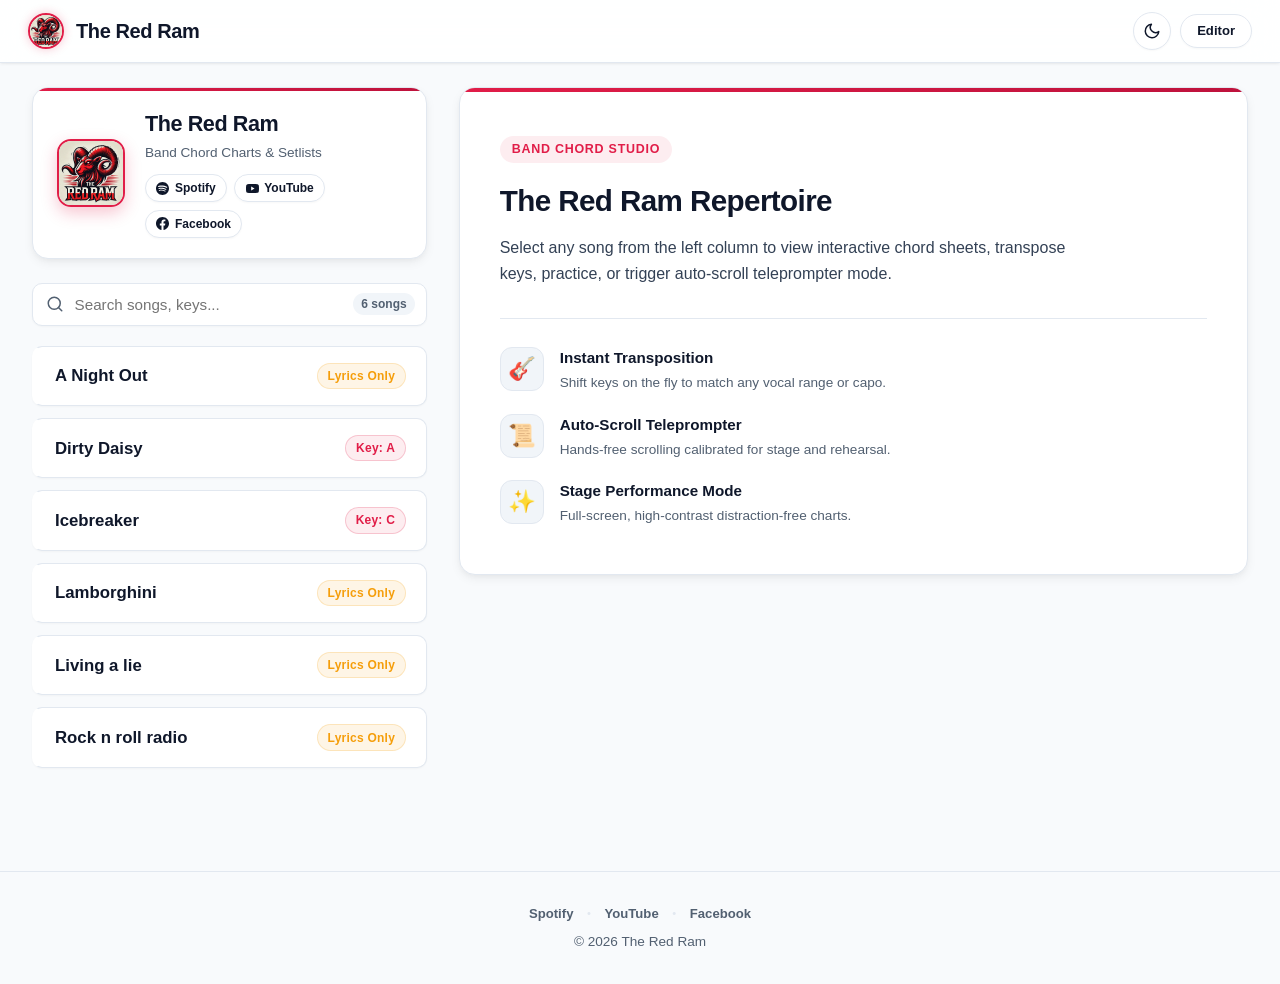
==== commit fd0eab36: "Remove lyrics-only edit prompt banner from song viewer" ====
--- a/index.html
+++ b/index.html
@@ -144,12 +144,6 @@
                 </div>
             </div>
 
-            <!-- Incomplete song banner (for songs without chords) -->
-            <div id="no-chords-notice" class="no-chords-notice hidden">
-                <p>🎸 This chart contains lyrics only. Want to add chord progression?</p>
-                <a id="edit-this-song-btn" href="editor.html" class="btn btn-sm btn-primary">Open in Editor ➔</a>
-            </div>
-
             <div id="chord-chart" class="chord-chart-container">
                 <!-- Chord chart will be rendered here -->
             </div>
--- a/css/common.css
+++ b/css/common.css
@@ -329,41 +329,56 @@
   font-size: 0.7rem;
 }
 
-/* --- Modern Buttons --- */
-.btn {
+/* --- Modern Buttons (Rounded Pill Design Language) --- */
+.btn,
+.primary-btn,
+.btn-primary,
+.secondary-btn,
+.danger-btn,
+button.primary-btn,
+button.btn-primary,
+button.secondary-btn,
+button.danger-btn {
   display: inline-flex;
   align-items: center;
   justify-content: center;
   gap: 0.5rem;
-  min-height: 38px;
-  padding: 0.5rem 1rem;
+  min-height: 40px;
+  padding: 0.55rem 1.35rem;
   border: 1px solid var(--color-border);
-  border-radius: var(--radius);
+  border-radius: var(--radius-pill) !important;
   background: var(--color-surface);
   color: var(--color-text);
   font-family: var(--font-ui);
-  font-size: 0.875rem;
-  font-weight: 600;
+  font-size: 0.88rem;
+  font-weight: 700;
   cursor: pointer;
   text-decoration: none;
-  transition: all 0.15s ease;
+  transition: all 0.18s cubic-bezier(0.16, 1, 0.3, 1);
   box-shadow: var(--shadow-subtle);
   user-select: none;
 }
 
-.btn:hover {
+.btn:hover,
+.secondary-btn:hover {
   background: var(--color-surface-hover);
   border-color: var(--color-accent);
   color: var(--color-accent);
-  transform: translateY(-1px);
+  transform: translateY(-1.5px);
   box-shadow: var(--shadow-sm);
 }
 
-.btn:active {
-  transform: translateY(0) scale(0.98);
-}
-
-.btn:disabled {
+.btn:active,
+.primary-btn:active,
+.secondary-btn:active,
+.danger-btn:active {
+  transform: translateY(0) scale(0.97);
+}
+
+.btn:disabled,
+.primary-btn:disabled,
+.secondary-btn:disabled,
+.danger-btn:disabled {
   opacity: 0.45;
   cursor: not-allowed;
   transform: none !important;
@@ -373,28 +388,35 @@
 .btn-primary, .primary-btn {
   background: var(--color-accent-gradient) !important;
   color: #ffffff !important;
-  border-color: transparent !important;
-  box-shadow: 0 4px 12px rgba(225, 29, 72, 0.3) !important;
+  border: 1px solid transparent !important;
+  box-shadow: 0 4px 14px rgba(225, 29, 72, 0.35) !important;
 }
 
 .btn-primary:hover, .primary-btn:hover {
   opacity: 0.95;
-  transform: translateY(-1px);
-  box-shadow: 0 6px 16px rgba(225, 29, 72, 0.4) !important;
+  color: #ffffff !important;
+  transform: translateY(-2px);
+  box-shadow: 0 6px 20px rgba(225, 29, 72, 0.45) !important;
+}
+
+.secondary-btn {
+  background: var(--color-surface);
+  color: var(--color-text);
+  border: 1px solid var(--color-border);
 }
 
 .btn-sm {
-  min-height: 32px;
-  padding: 0.35rem 0.75rem;
-  font-size: 0.8rem;
-  border-radius: var(--radius-sm);
+  min-height: 34px;
+  padding: 0.4rem 1rem;
+  font-size: 0.82rem;
+  border-radius: var(--radius-pill) !important;
 }
 
 .btn-icon {
   min-height: 36px;
   min-width: 36px;
   padding: 0.4rem;
-  border-radius: var(--radius);
+  border-radius: var(--radius-pill) !important;
   display: inline-flex;
   align-items: center;
   justify-content: center;
@@ -403,12 +425,14 @@
 .danger-btn {
   background: rgba(239, 68, 68, 0.1) !important;
   color: #ef4444 !important;
-  border-color: rgba(239, 68, 68, 0.25) !important;
+  border: 1px solid rgba(239, 68, 68, 0.25) !important;
 }
 
 .danger-btn:hover {
   background: #ef4444 !important;
   color: #ffffff !important;
+  transform: translateY(-1.5px);
+  box-shadow: 0 4px 14px rgba(239, 68, 68, 0.35) !important;
 }
 
 /* Status Badges */
--- a/css/viewer.css
+++ b/css/viewer.css
@@ -433,25 +433,7 @@
     color: var(--color-accent);
 }
 
-/* Notice for songs without chords */
-.no-chords-notice {
-    display: flex;
-    align-items: center;
-    justify-content: space-between;
-    gap: 1rem;
-    background: var(--color-warning-bg);
-    border: 1px solid rgba(245, 158, 11, 0.3);
-    color: var(--color-text);
-    padding: 0.75rem 1.25rem;
-    border-radius: var(--radius);
-    margin-bottom: 1.25rem;
-    font-size: 0.9rem;
-    font-weight: 600;
-}
-
-.no-chords-notice p {
-    margin: 0;
-}
+
 
 /* Chord Chart Sheet Container */
 .chord-chart-container {
